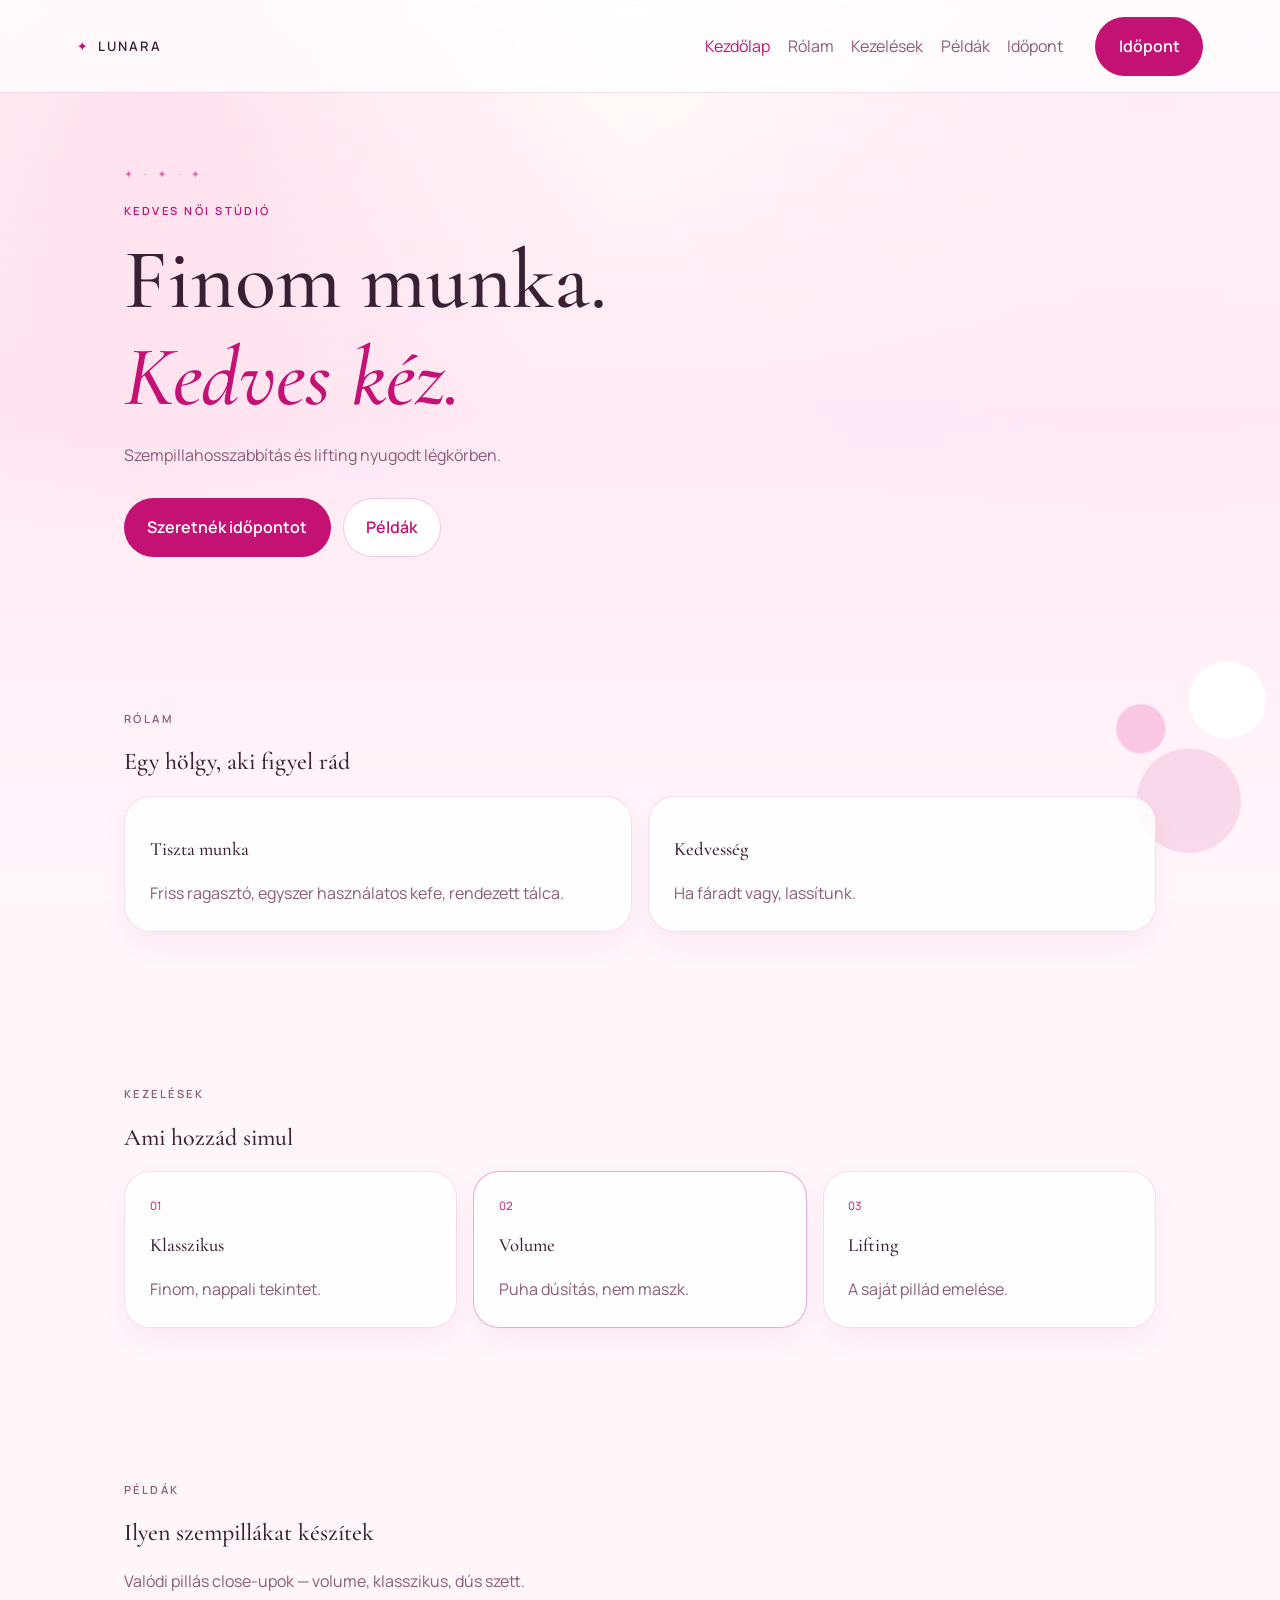
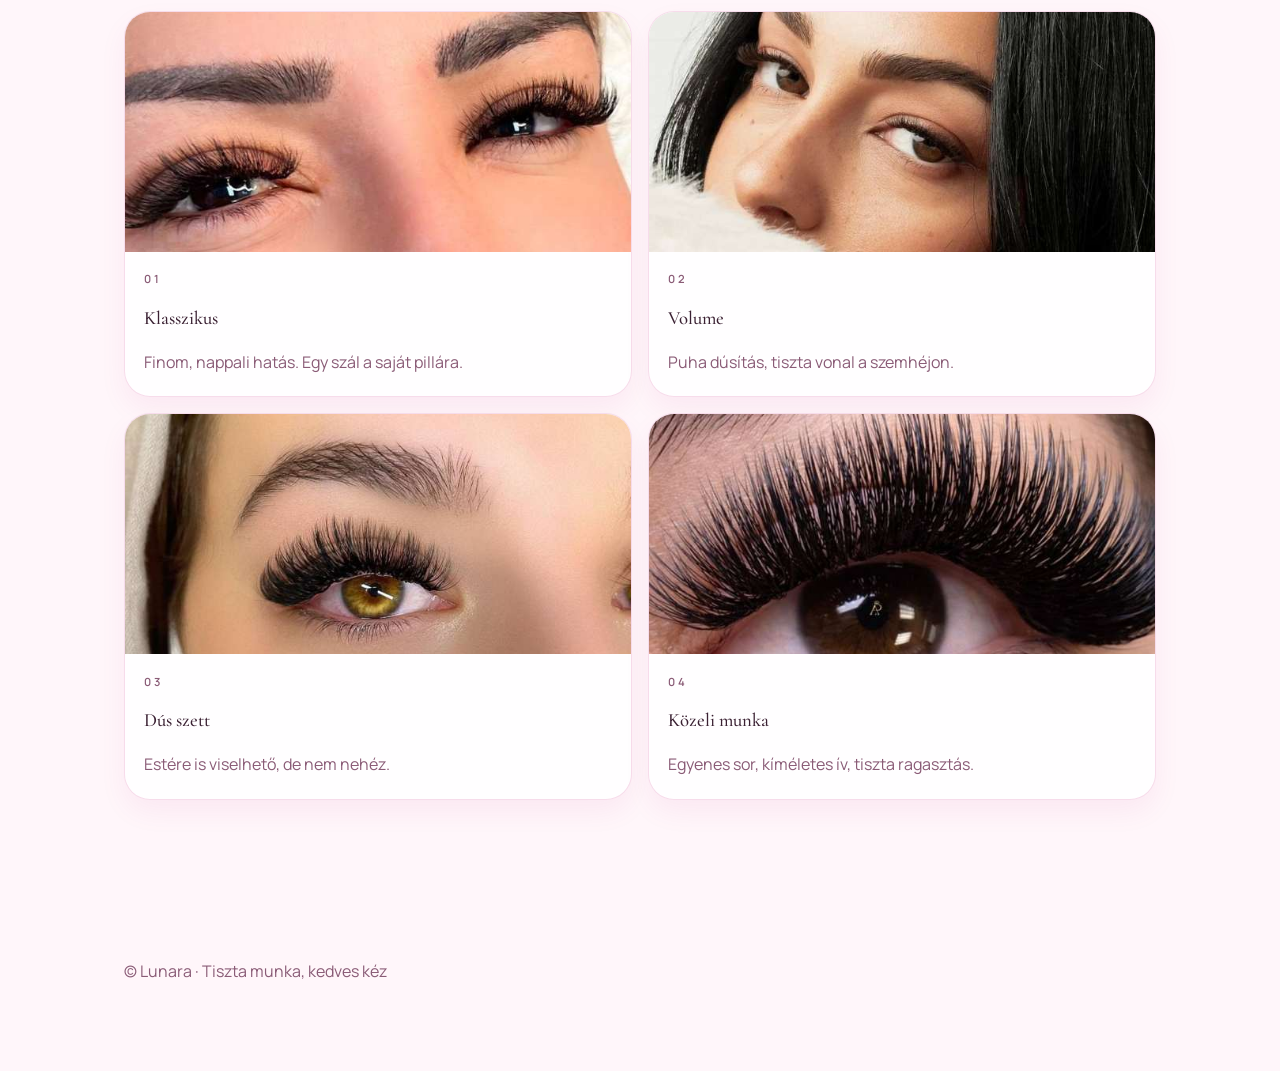
==== index.html @ 75b04cda "Remove placeholder Vendégeim quotes" ====
<!DOCTYPE html>
<html lang="hu">
<head>
<meta charset="UTF-8" />
<meta name="viewport" content="width=device-width, initial-scale=1.0" />
<title>Lunara · Szempillázás</title>
<link href="https://fonts.googleapis.com/css2?family=Cormorant+Garamond:ital,wght@0,500;1,500&family=Manrope:wght@400;600&display=swap" rel="stylesheet" />
<link rel="stylesheet" href="styles.css" />
</head>
<body>
<div class="space" aria-hidden="true"></div>
<header class="site-header">
  <a class="logo" href="index.html"><span class="logo-mark">✦</span><span class="logo-text">Lunara</span></a>
  <nav class="nav">
    <a href="index.html" class="is-active">Kezdőlap</a>
    <a href="#rolam">Rólam</a>
    <a href="#kezelesek">Kezelések</a>
    <a href="#munkaink">Példák</a>
    <a href="https://foglalo-prototipus.tamasits-mor237.chatgpt.site/foglalas/f-62758eb1" target="_blank" rel="noopener">Időpont</a>
  </nav>
  <a class="btn btn-small" href="https://foglalo-prototipus.tamasits-mor237.chatgpt.site/foglalas/f-62758eb1" target="_blank" rel="noopener">Időpont</a>
</header>
<main>
<section class="hero">
  <p class="eyebrow">kedves női stúdió</p>
  <h1>Finom munka.<br /><em>Kedves kéz.</em></h1>
  <p class="lede">Szempillahosszabbítás és lifting nyugodt légkörben.</p>
  <div class="hero-actions">
    <a class="btn btn-primary" href="https://foglalo-prototipus.tamasits-mor237.chatgpt.site/foglalas/f-62758eb1" target="_blank" rel="noopener">Szeretnék időpontot</a>
    <a class="btn btn-ghost" href="#munkaink">Példák</a>
  </div>
</section>
<section class="section" id="rolam">
  <div class="section-head"><p class="eyebrow">Rólam</p><h2>Egy hölgy, aki figyel rád</h2></div>
  <div class="grid-2">
    <article class="card"><h3>Tiszta munka</h3><p>Friss ragasztó, egyszer használatos kefe, rendezett tálca.</p></article>
    <article class="card"><h3>Kedvesség</h3><p>Ha fáradt vagy, lassítunk.</p></article>
  </div>
</section>
<section class="section" id="kezelesek">
  <div class="section-head"><p class="eyebrow">Kezelések</p><h2>Ami hozzád simul</h2></div>
  <div class="grid-3">
    <article class="card feature"><span class="icon">01</span><h3>Klasszikus</h3><p>Finom, nappali tekintet.</p></article>
    <article class="card feature featured"><span class="icon">02</span><h3>Volume</h3><p>Puha dúsítás, nem maszk.</p></article>
    <article class="card feature"><span class="icon">03</span><h3>Lifting</h3><p>A saját pillád emelése.</p></article>
  </div>
</section>
<section class="section" id="munkaink">
  <div class="section-head"><p class="eyebrow">Példák</p><h2>Ilyen szempillákat készítek</h2><p>Valódi pillás close-upok — volume, klasszikus, dús szett.</p></div>
  <div class="work-grid">
    <article class="work">
      <img src="[data-uri]" alt="Klasszikus szempilla példa" />
      <div>
        <p class="eyebrow">01</p>
        <h3>Klasszikus</h3>
        <p>Finom, nappali hatás. Egy szál a saját pillára.</p>
      </div>
    </article>
    <article class="work">
      <img src="[data-uri]" alt="Volume szempilla példa" />
      <div>
        <p class="eyebrow">02</p>
        <h3>Volume</h3>
        <p>Puha dúsítás, tiszta vonal a szemhéjon.</p>
      </div>
    </article>
    <article class="work">
      <img src="[data-uri]" alt="Dús szett szempilla példa" />
      <div>
        <p class="eyebrow">03</p>
        <h3>Dús szett</h3>
        <p>Estére is viselhető, de nem nehéz.</p>
      </div>
    </article>
    <article class="work">
      <img src="[data-uri]" alt="Közeli munka szempilla példa" />
      <div>
        <p class="eyebrow">04</p>
        <h3>Közeli munka</h3>
        <p>Egyenes sor, kíméletes ív, tiszta ragasztás.</p>
      </div>
    </article>
  </div>
</section>

</main>
<footer class="site-footer"><p>© Lunara · Tiszta munka, kedves kéz</p></footer>
<script src="script.js"></script>
</body>
</html>
---- styles.css ----
:root{--bg:#fff6fa;--text:#3a2032;--muted:#8a5b76;--accent:#c31274;--line:rgba(195,18,116,.14);--radius:26px;--max:1080px}*,*::before,*::after{box-sizing:border-box}html{scroll-behavior:smooth}body{margin:0;font-family:Manrope,system-ui,sans-serif;background:#fff6fa;color:var(--text);line-height:1.75}body::before,body::after{content:"";position:fixed;z-index:0;pointer-events:none;width:240px;height:240px;background:radial-gradient(circle at 32% 30%,rgba(255,255,255,.95) 0 16%,transparent 17%),radial-gradient(circle at 68% 42%,rgba(232,90,168,.28) 0 11%,transparent 12%),radial-gradient(circle at 48% 72%,rgba(195,18,116,.12) 0 24%,transparent 25%)}body::before{top:3.5rem;left:-1.5rem}body::after{right:-1.5rem;bottom:2rem;transform:scaleX(-1)}.space{position:fixed;inset:0;z-index:0;background:radial-gradient(circle at 12% 10%,rgba(255,182,213,.35),transparent 34%),radial-gradient(circle at 90% 6%,rgba(255,230,242,.8),transparent 36%),linear-gradient(180deg,#fffdfc,#ffe9f3 46%,#fff7fb)}.site-header,main,.site-footer{position:relative;z-index:1}.site-header{display:flex;align-items:center;justify-content:space-between;gap:1rem;width:100%;padding:1.05rem 6vw;background:rgba(255,255,255,.72);backdrop-filter:blur(16px);border-bottom:1px solid var(--line)}.logo{display:flex;align-items:center;gap:.5rem;color:var(--text);text-decoration:none;font-weight:600;letter-spacing:.16em;text-transform:uppercase;font-size:.82rem}.logo-mark{color:var(--accent)}.nav{display:flex;gap:1.1rem;margin-left:auto;margin-right:1rem;flex-wrap:wrap}.nav a{color:var(--muted);text-decoration:none}.nav a.is-active,.nav a:hover{color:var(--accent)}.btn-small{padding:.5rem 1rem;background:var(--accent);color:#fff;border-radius:999px;text-decoration:none;font-weight:600}.hero,.section,.site-footer{max-width:var(--max);margin:0 auto;padding:4.4rem 1.5rem}.hero::before{content:"\2726   \00b7   \2726   \00b7   \2726";display:block;letter-spacing:.42em;color:var(--accent);opacity:.55;font-size:.68rem;margin-bottom:1.15rem}.eyebrow{color:var(--accent);text-transform:uppercase;letter-spacing:.22em;font-size:.7rem;font-weight:600}h1,h2,h3{font-family:"Cormorant Garamond",Georgia,serif;font-weight:500;line-height:1.14}h1{font-size:clamp(2.8rem,7vw,5.3rem);margin:.15rem 0 .85rem}h1 em{font-style:italic;color:var(--accent)}.lede,.section-head p,.clients-note{color:var(--muted);max-width:34rem}.hero-actions{display:flex;gap:.75rem;flex-wrap:wrap;margin-top:1.8rem}.btn{display:inline-flex;align-items:center;padding:.9rem 1.4rem;border-radius:999px;text-decoration:none;border:1px solid transparent;font:inherit;font-weight:600}.btn-primary{background:var(--accent);color:#fff}.btn-ghost{border-color:rgba(195,18,116,.22);color:var(--accent);background:#fff}.grid-2,.grid-3,.client-grid,.work-grid{display:grid;gap:1rem}.grid-2,.client-grid,.work-grid{grid-template-columns:1fr 1fr}.grid-3{grid-template-columns:repeat(3,1fr)}.card,.client-card,.work{background:rgba(255,255,255,.86);border:1px solid var(--line);border-radius:var(--radius);overflow:hidden;box-shadow:0 12px 28px rgba(195,18,116,.06)}.card,.client-card{padding:1.5rem 1.55rem}.work img{width:100%;height:240px;object-fit:cover;display:block}.work div{padding:1.1rem 1.2rem 1.3rem}.work p{color:var(--muted);margin:0}.card p{color:var(--muted);margin:0}.client-quote{font-family:"Cormorant Garamond",Georgia,serif;font-size:1.28rem;margin:0 0 1rem}.client-name{color:var(--accent);letter-spacing:.14em;text-transform:uppercase;font-size:.76rem;margin:0}.featured{border-color:rgba(195,18,116,.35)}.feature .icon{display:block;color:var(--accent);font-size:.72rem;margin-bottom:.45rem}.site-footer{color:var(--muted)}@media(max-width:900px){.nav{display:none}.grid-2,.grid-3,.client-grid,.work-grid{grid-template-columns:1fr}}
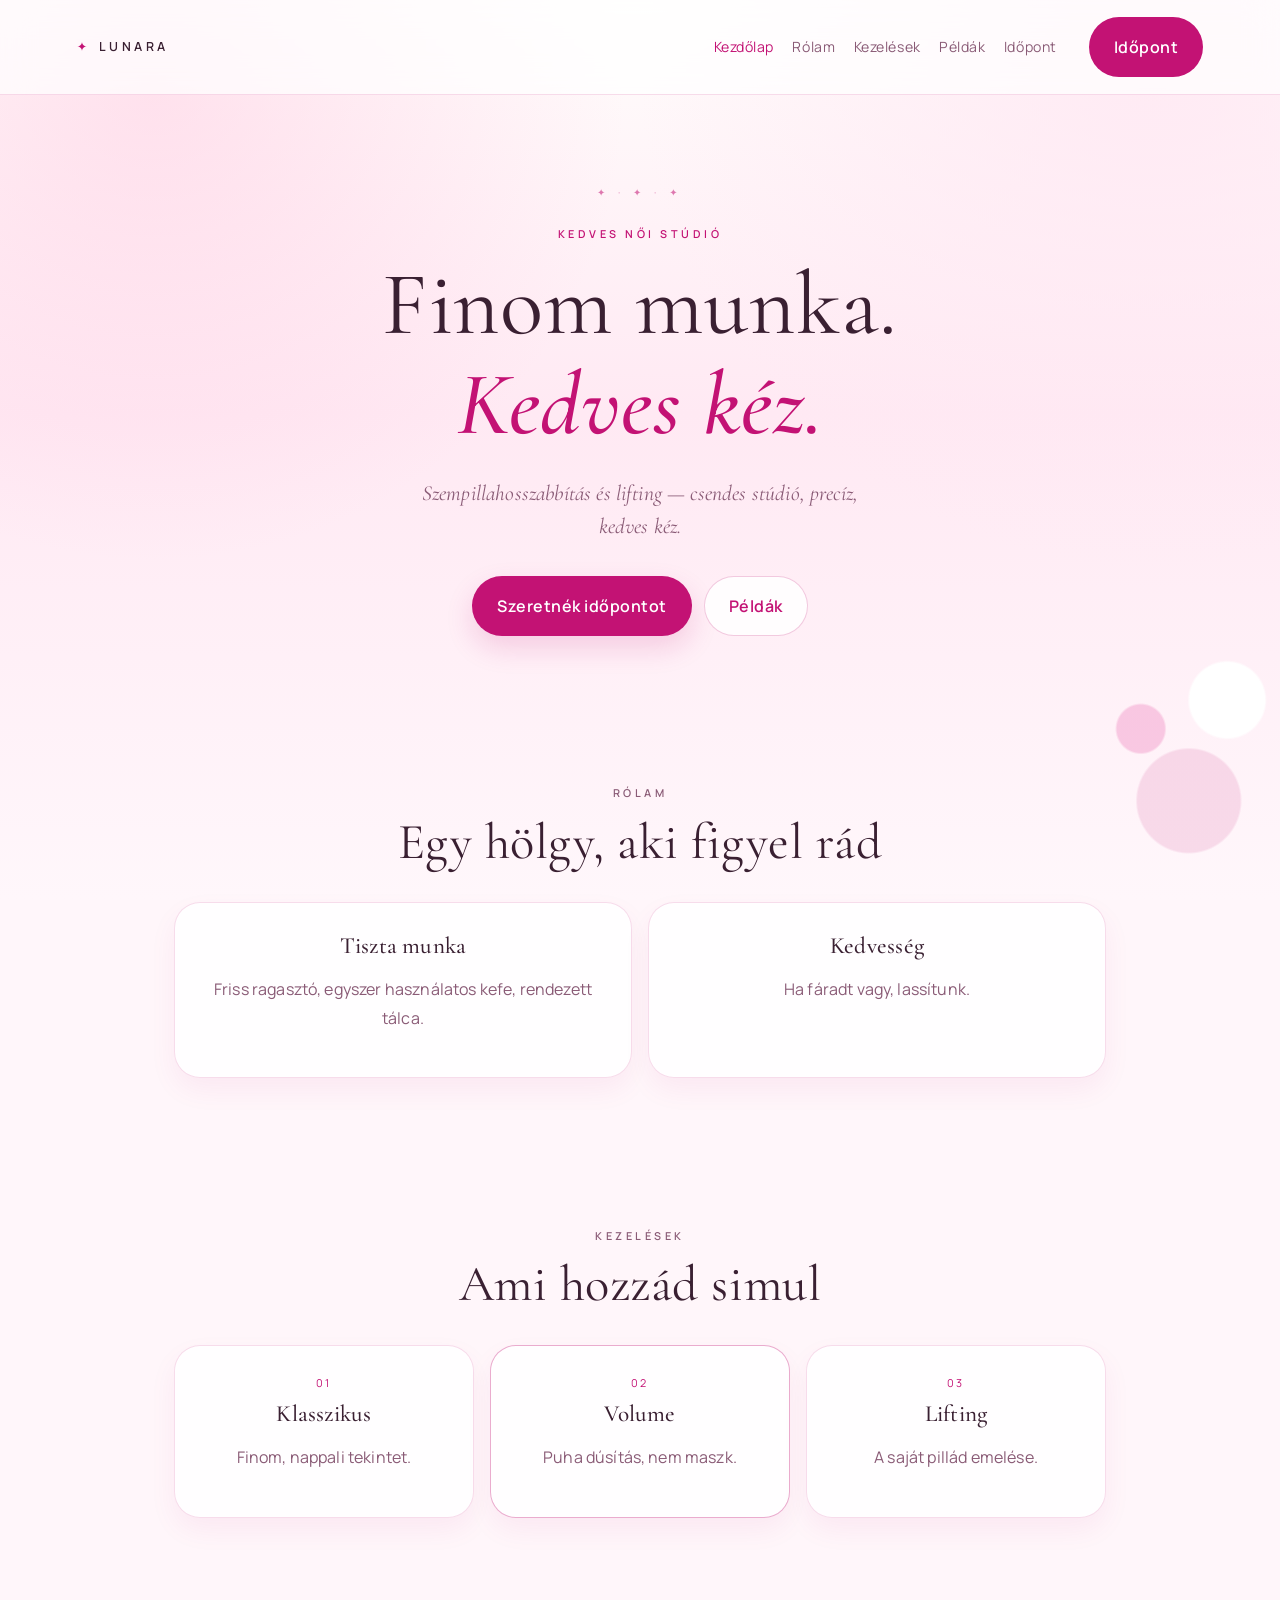
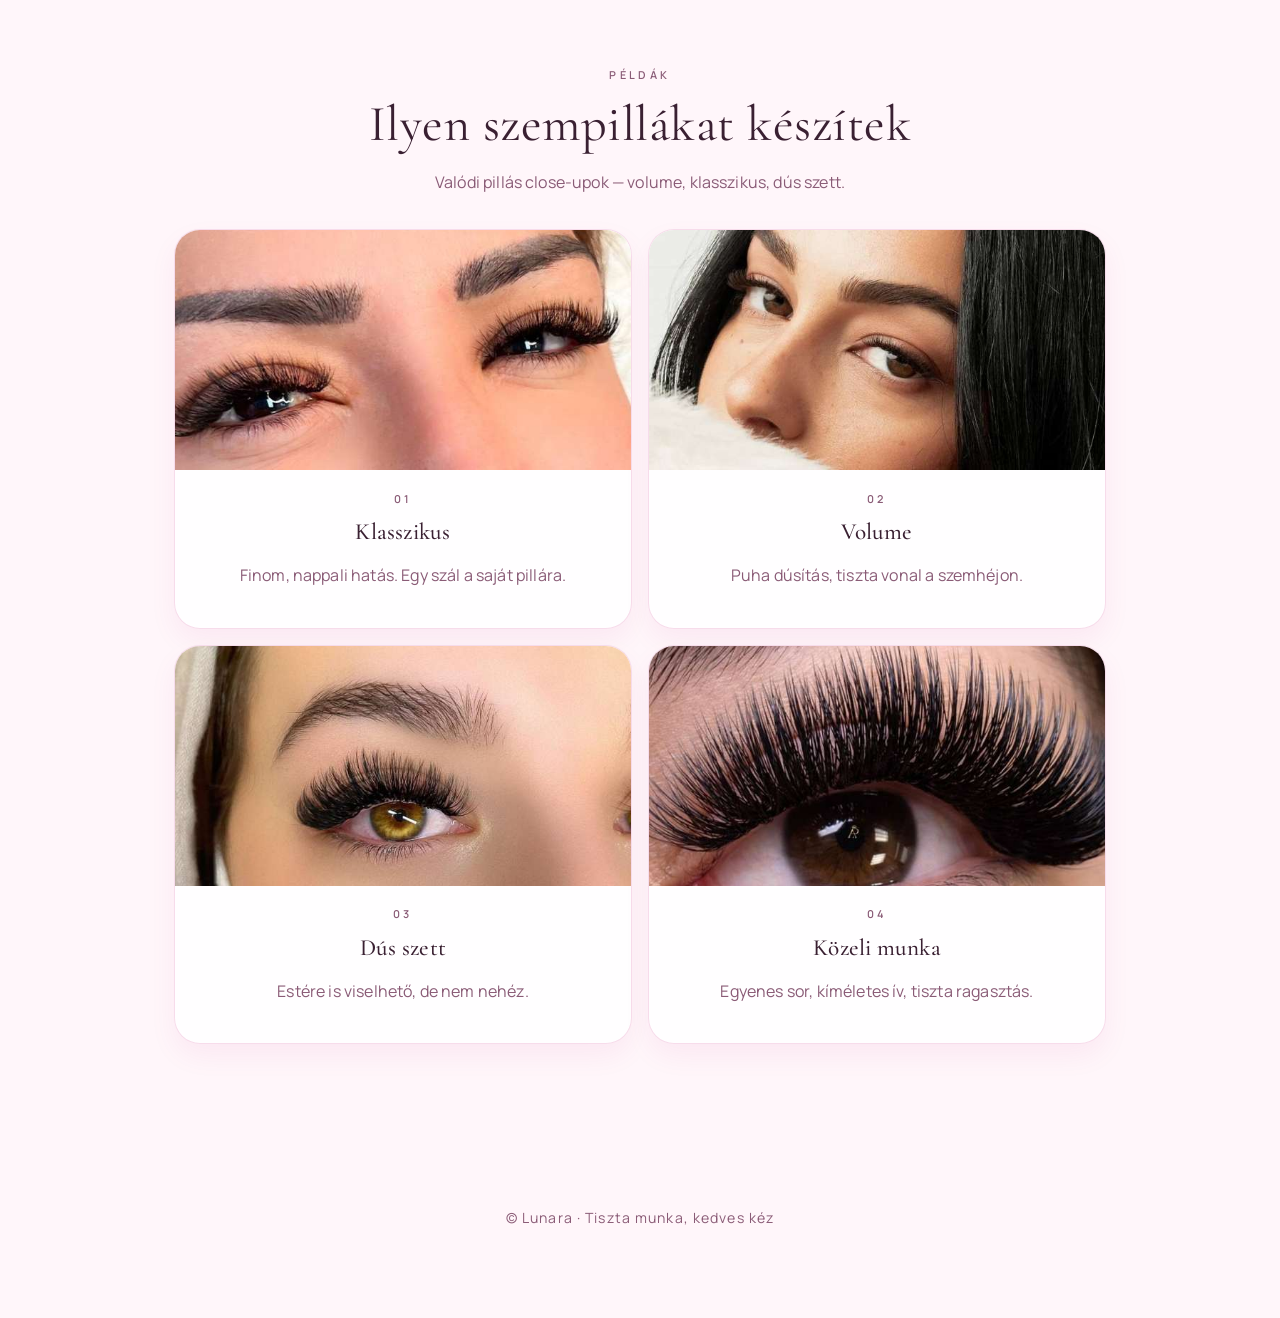
==== commit 5dd4f9cd: "Centered, more graceful typography" ====
--- a/index.html
+++ b/index.html
@@ -4,7 +4,7 @@
 <meta charset="UTF-8" />
 <meta name="viewport" content="width=device-width, initial-scale=1.0" />
 <title>Lunara · Szempillázás</title>
-<link href="https://fonts.googleapis.com/css2?family=Cormorant+Garamond:ital,wght@0,500;1,500&family=Manrope:wght@400;600&display=swap" rel="stylesheet" />
+<link href="https://fonts.googleapis.com/css2?family=Cormorant+Garamond:ital,wght@0,400;0,500;1,400;1,500&family=Manrope:wght@400;500;600&display=swap" rel="stylesheet" />
 <link rel="stylesheet" href="styles.css" />
 </head>
 <body>
@@ -24,7 +24,7 @@
 <section class="hero">
   <p class="eyebrow">kedves női stúdió</p>
   <h1>Finom munka.<br /><em>Kedves kéz.</em></h1>
-  <p class="lede">Szempillahosszabbítás és lifting nyugodt légkörben.</p>
+  <p class="lede">Szempillahosszabbítás és lifting — csendes stúdió, precíz, kedves kéz.</p>
   <div class="hero-actions">
     <a class="btn btn-primary" href="https://foglalo-prototipus.tamasits-mor237.chatgpt.site/foglalas/f-62758eb1" target="_blank" rel="noopener">Szeretnék időpontot</a>
     <a class="btn btn-ghost" href="#munkaink">Példák</a>
--- a/styles.css
+++ b/styles.css
@@ -1 +1,272 @@
-:root{--bg:#fff6fa;--text:#3a2032;--muted:#8a5b76;--accent:#c31274;--line:rgba(195,18,116,.14);--radius:26px;--max:1080px}*,*::before,*::after{box-sizing:border-box}html{scroll-behavior:smooth}body{margin:0;font-family:Manrope,system-ui,sans-serif;background:#fff6fa;color:var(--text);line-height:1.75}body::before,body::after{content:"";position:fixed;z-index:0;pointer-events:none;width:240px;height:240px;background:radial-gradient(circle at 32% 30%,rgba(255,255,255,.95) 0 16%,transparent 17%),radial-gradient(circle at 68% 42%,rgba(232,90,168,.28) 0 11%,transparent 12%),radial-gradient(circle at 48% 72%,rgba(195,18,116,.12) 0 24%,transparent 25%)}body::before{top:3.5rem;left:-1.5rem}body::after{right:-1.5rem;bottom:2rem;transform:scaleX(-1)}.space{position:fixed;inset:0;z-index:0;background:radial-gradient(circle at 12% 10%,rgba(255,182,213,.35),transparent 34%),radial-gradient(circle at 90% 6%,rgba(255,230,242,.8),transparent 36%),linear-gradient(180deg,#fffdfc,#ffe9f3 46%,#fff7fb)}.site-header,main,.site-footer{position:relative;z-index:1}.site-header{display:flex;align-items:center;justify-content:space-between;gap:1rem;width:100%;padding:1.05rem 6vw;background:rgba(255,255,255,.72);backdrop-filter:blur(16px);border-bottom:1px solid var(--line)}.logo{display:flex;align-items:center;gap:.5rem;color:var(--text);text-decoration:none;font-weight:600;letter-spacing:.16em;text-transform:uppercase;font-size:.82rem}.logo-mark{color:var(--accent)}.nav{display:flex;gap:1.1rem;margin-left:auto;margin-right:1rem;flex-wrap:wrap}.nav a{color:var(--muted);text-decoration:none}.nav a.is-active,.nav a:hover{color:var(--accent)}.btn-small{padding:.5rem 1rem;background:var(--accent);color:#fff;border-radius:999px;text-decoration:none;font-weight:600}.hero,.section,.site-footer{max-width:var(--max);margin:0 auto;padding:4.4rem 1.5rem}.hero::before{content:"\2726   \00b7   \2726   \00b7   \2726";display:block;letter-spacing:.42em;color:var(--accent);opacity:.55;font-size:.68rem;margin-bottom:1.15rem}.eyebrow{color:var(--accent);text-transform:uppercase;letter-spacing:.22em;font-size:.7rem;font-weight:600}h1,h2,h3{font-family:"Cormorant Garamond",Georgia,serif;font-weight:500;line-height:1.14}h1{font-size:clamp(2.8rem,7vw,5.3rem);margin:.15rem 0 .85rem}h1 em{font-style:italic;color:var(--accent)}.lede,.section-head p,.clients-note{color:var(--muted);max-width:34rem}.hero-actions{display:flex;gap:.75rem;flex-wrap:wrap;margin-top:1.8rem}.btn{display:inline-flex;align-items:center;padding:.9rem 1.4rem;border-radius:999px;text-decoration:none;border:1px solid transparent;font:inherit;font-weight:600}.btn-primary{background:var(--accent);color:#fff}.btn-ghost{border-color:rgba(195,18,116,.22);color:var(--accent);background:#fff}.grid-2,.grid-3,.client-grid,.work-grid{display:grid;gap:1rem}.grid-2,.client-grid,.work-grid{grid-template-columns:1fr 1fr}.grid-3{grid-template-columns:repeat(3,1fr)}.card,.client-card,.work{background:rgba(255,255,255,.86);border:1px solid var(--line);border-radius:var(--radius);overflow:hidden;box-shadow:0 12px 28px rgba(195,18,116,.06)}.card,.client-card{padding:1.5rem 1.55rem}.work img{width:100%;height:240px;object-fit:cover;display:block}.work div{padding:1.1rem 1.2rem 1.3rem}.work p{color:var(--muted);margin:0}.card p{color:var(--muted);margin:0}.client-quote{font-family:"Cormorant Garamond",Georgia,serif;font-size:1.28rem;margin:0 0 1rem}.client-name{color:var(--accent);letter-spacing:.14em;text-transform:uppercase;font-size:.76rem;margin:0}.featured{border-color:rgba(195,18,116,.35)}.feature .icon{display:block;color:var(--accent);font-size:.72rem;margin-bottom:.45rem}.site-footer{color:var(--muted)}@media(max-width:900px){.nav{display:none}.grid-2,.grid-3,.client-grid,.work-grid{grid-template-columns:1fr}}
+:root {
+  --bg: #fff6fa;
+  --text: #3a2032;
+  --muted: #8a5b76;
+  --accent: #c31274;
+  --line: rgba(195, 18, 116, 0.14);
+  --radius: 26px;
+  --max: 980px;
+}
+
+*,
+*::before,
+*::after { box-sizing: border-box; }
+
+html { scroll-behavior: smooth; }
+
+body {
+  margin: 0;
+  font-family: "Manrope", system-ui, sans-serif;
+  background: #fff6fa;
+  color: var(--text);
+  line-height: 1.8;
+  letter-spacing: 0.01em;
+  text-align: center;
+}
+
+body::before,
+body::after {
+  content: "";
+  position: fixed;
+  z-index: 0;
+  pointer-events: none;
+  width: 240px;
+  height: 240px;
+  background:
+    radial-gradient(circle at 32% 30%, rgba(255,255,255,.95) 0 16%, transparent 17%),
+    radial-gradient(circle at 68% 42%, rgba(232,90,168,.28) 0 11%, transparent 12%),
+    radial-gradient(circle at 48% 72%, rgba(195,18,116,.12) 0 24%, transparent 25%);
+}
+body::before { top: 3.5rem; left: -1.5rem; }
+body::after { right: -1.5rem; bottom: 2rem; transform: scaleX(-1); }
+
+.space {
+  position: fixed;
+  inset: 0;
+  z-index: 0;
+  background:
+    radial-gradient(circle at 12% 10%, rgba(255,182,213,.35), transparent 34%),
+    radial-gradient(circle at 90% 6%, rgba(255,230,242,.8), transparent 36%),
+    linear-gradient(180deg, #fffdfc, #ffe9f3 46%, #fff7fb);
+}
+
+.site-header,
+main,
+.site-footer { position: relative; z-index: 1; }
+
+.site-header {
+  display: flex;
+  align-items: center;
+  justify-content: space-between;
+  gap: 1rem;
+  width: 100%;
+  padding: 1.05rem 6vw;
+  background: rgba(255,255,255,.72);
+  backdrop-filter: blur(16px);
+  border-bottom: 1px solid var(--line);
+  text-align: left;
+}
+
+.logo {
+  display: flex;
+  align-items: center;
+  gap: .5rem;
+  color: var(--text);
+  text-decoration: none;
+  font-weight: 600;
+  letter-spacing: .28em;
+  text-transform: uppercase;
+  font-size: .78rem;
+}
+.logo-mark { color: var(--accent); }
+
+.nav {
+  display: flex;
+  gap: 1.15rem;
+  margin-left: auto;
+  margin-right: 1rem;
+  flex-wrap: wrap;
+}
+.nav a {
+  color: var(--muted);
+  text-decoration: none;
+  font-size: .88rem;
+  letter-spacing: .04em;
+}
+.nav a.is-active,
+.nav a:hover { color: var(--accent); }
+
+.btn-small {
+  padding: .5rem 1.05rem;
+  background: var(--accent);
+  color: #fff;
+  border-radius: 999px;
+  text-decoration: none;
+  font-weight: 600;
+  letter-spacing: .04em;
+}
+
+.hero,
+.section,
+.site-footer {
+  max-width: var(--max);
+  margin: 0 auto;
+  padding: 4.6rem 1.5rem;
+}
+
+.hero { padding-top: 5.6rem; }
+
+.hero::before {
+  content: "✦   ·   ✦   ·   ✦";
+  display: block;
+  letter-spacing: .55em;
+  color: var(--accent);
+  opacity: .55;
+  font-size: .62rem;
+  margin-bottom: 1.35rem;
+}
+
+.eyebrow {
+  color: var(--accent);
+  text-transform: uppercase;
+  letter-spacing: .32em;
+  font-size: .68rem;
+  font-weight: 600;
+  margin: 0 0 .7rem;
+}
+
+h1, h2, h3 {
+  font-family: "Cormorant Garamond", "Newsreader", Georgia, serif;
+  font-weight: 500;
+  line-height: 1.12;
+  letter-spacing: 0.01em;
+}
+
+h1 {
+  font-size: clamp(3rem, 8vw, 5.6rem);
+  margin: .2rem auto 1rem;
+  font-weight: 400;
+}
+
+h1 em {
+  font-style: italic;
+  color: var(--accent);
+  font-weight: 500;
+}
+
+h2 {
+  font-size: clamp(2rem, 4.5vw, 3.15rem);
+  margin: .2rem auto .8rem;
+  font-weight: 400;
+}
+
+h3 {
+  font-size: 1.45rem;
+  margin: .15rem 0 .45rem;
+}
+
+.lede,
+.section-head p,
+.work p,
+.card p {
+  color: var(--muted);
+  max-width: 28rem;
+  margin-left: auto;
+  margin-right: auto;
+}
+
+.lede {
+  font-size: 1.08rem;
+  font-style: italic;
+  font-family: "Cormorant Garamond", Georgia, serif;
+  font-size: 1.35rem;
+  line-height: 1.55;
+}
+
+.hero-actions {
+  display: flex;
+  gap: .75rem;
+  flex-wrap: wrap;
+  margin-top: 2rem;
+  justify-content: center;
+}
+
+.btn {
+  display: inline-flex;
+  align-items: center;
+  justify-content: center;
+  padding: .92rem 1.5rem;
+  border-radius: 999px;
+  text-decoration: none;
+  border: 1px solid transparent;
+  font: inherit;
+  font-weight: 600;
+  letter-spacing: .03em;
+}
+
+.btn-primary {
+  background: var(--accent);
+  color: #fff;
+  box-shadow: 0 12px 28px rgba(195,18,116,.16);
+}
+
+.btn-ghost {
+  border-color: rgba(195,18,116,.22);
+  color: var(--accent);
+  background: rgba(255,255,255,.85);
+}
+
+.section-head { margin-bottom: 2rem; }
+
+.grid-2,
+.grid-3,
+.work-grid {
+  display: grid;
+  gap: 1rem;
+  text-align: center;
+}
+.grid-2, .work-grid { grid-template-columns: 1fr 1fr; }
+.grid-3 { grid-template-columns: repeat(3, 1fr); }
+
+.card,
+.work {
+  background: rgba(255,255,255,.86);
+  border: 1px solid var(--line);
+  border-radius: var(--radius);
+  overflow: hidden;
+  box-shadow: 0 12px 28px rgba(195,18,116,.06);
+}
+
+.card { padding: 1.7rem 1.4rem 1.8rem; }
+
+.work img {
+  width: 100%;
+  height: 240px;
+  object-fit: cover;
+  display: block;
+}
+
+.work div { padding: 1.15rem 1.15rem 1.35rem; }
+
+.featured { border-color: rgba(195,18,116,.35); }
+
+.feature .icon {
+  display: block;
+  color: var(--accent);
+  font-size: .68rem;
+  letter-spacing: .22em;
+  margin-bottom: .55rem;
+}
+
+.site-footer {
+  color: var(--muted);
+  letter-spacing: .08em;
+  font-size: .88rem;
+}
+
+@media (max-width: 900px) {
+  .nav { display: none; }
+  .grid-2,
+  .grid-3,
+  .work-grid { grid-template-columns: 1fr; }
+}
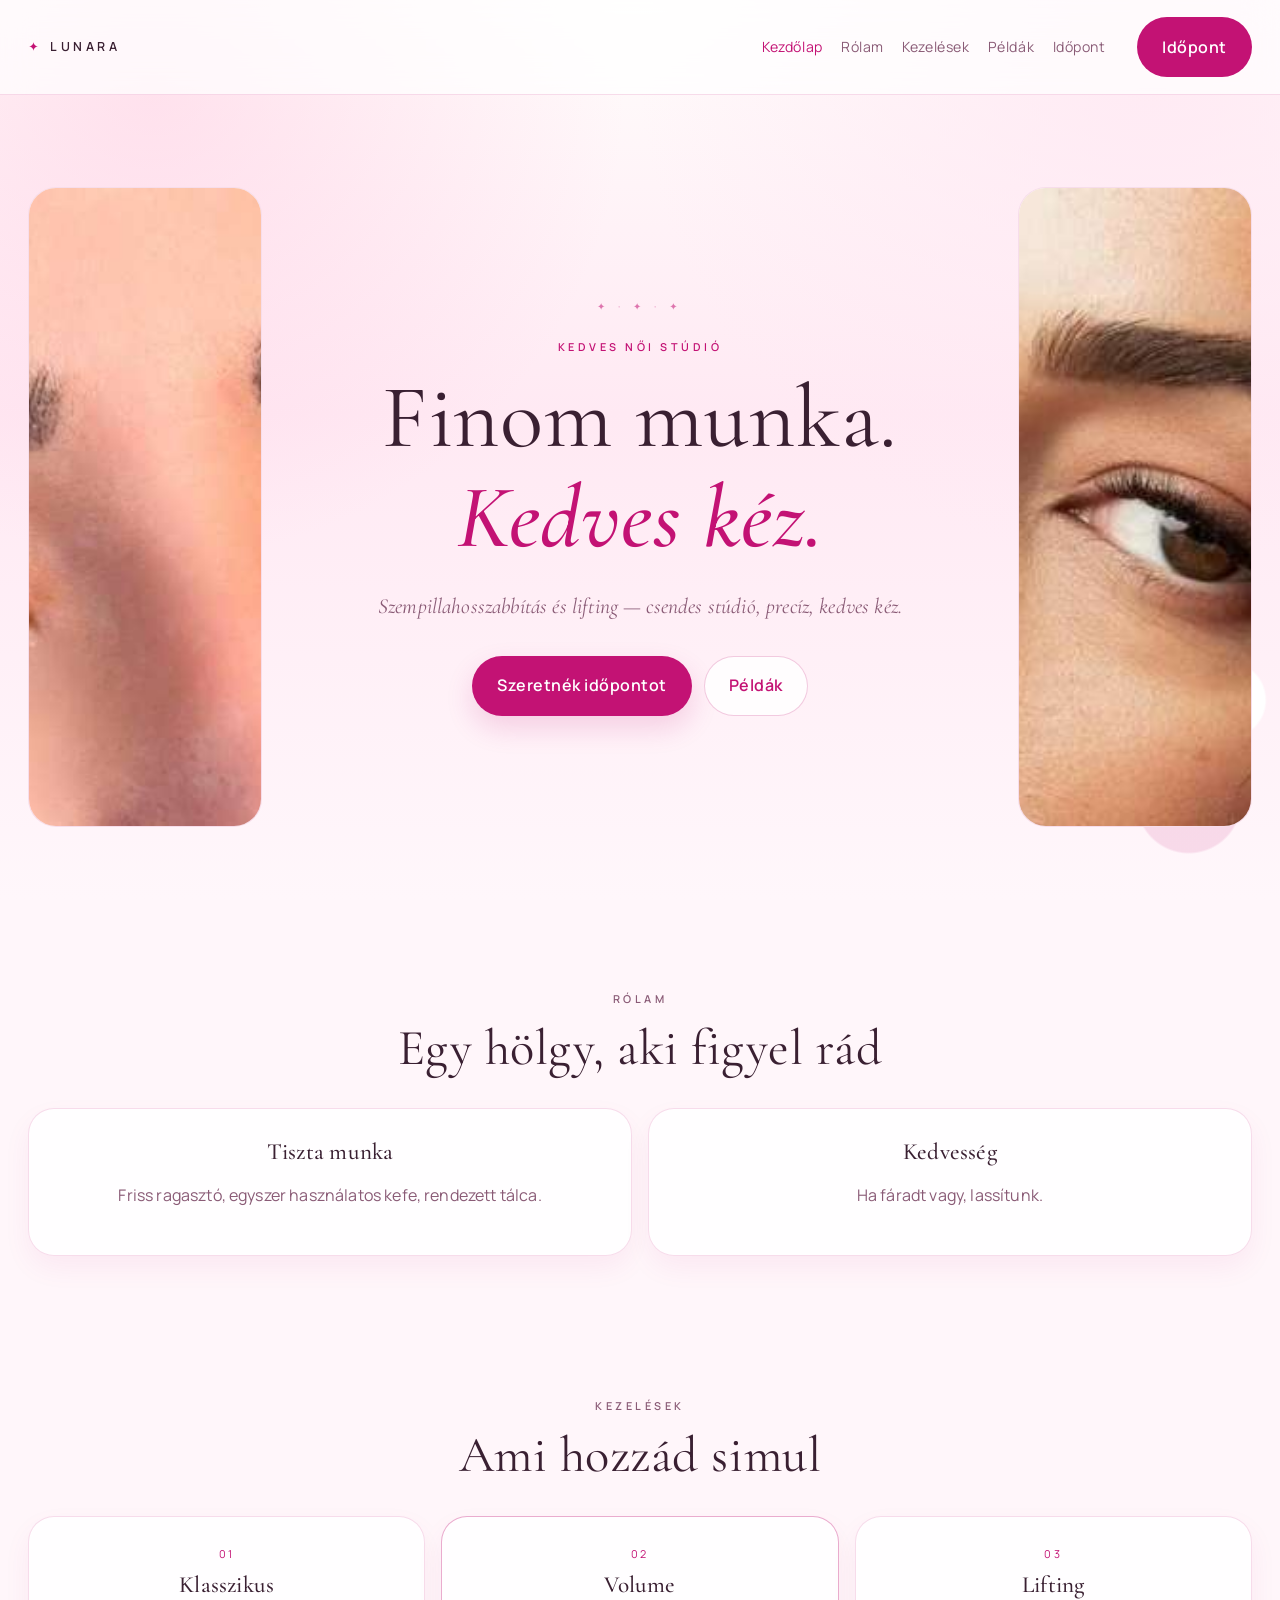
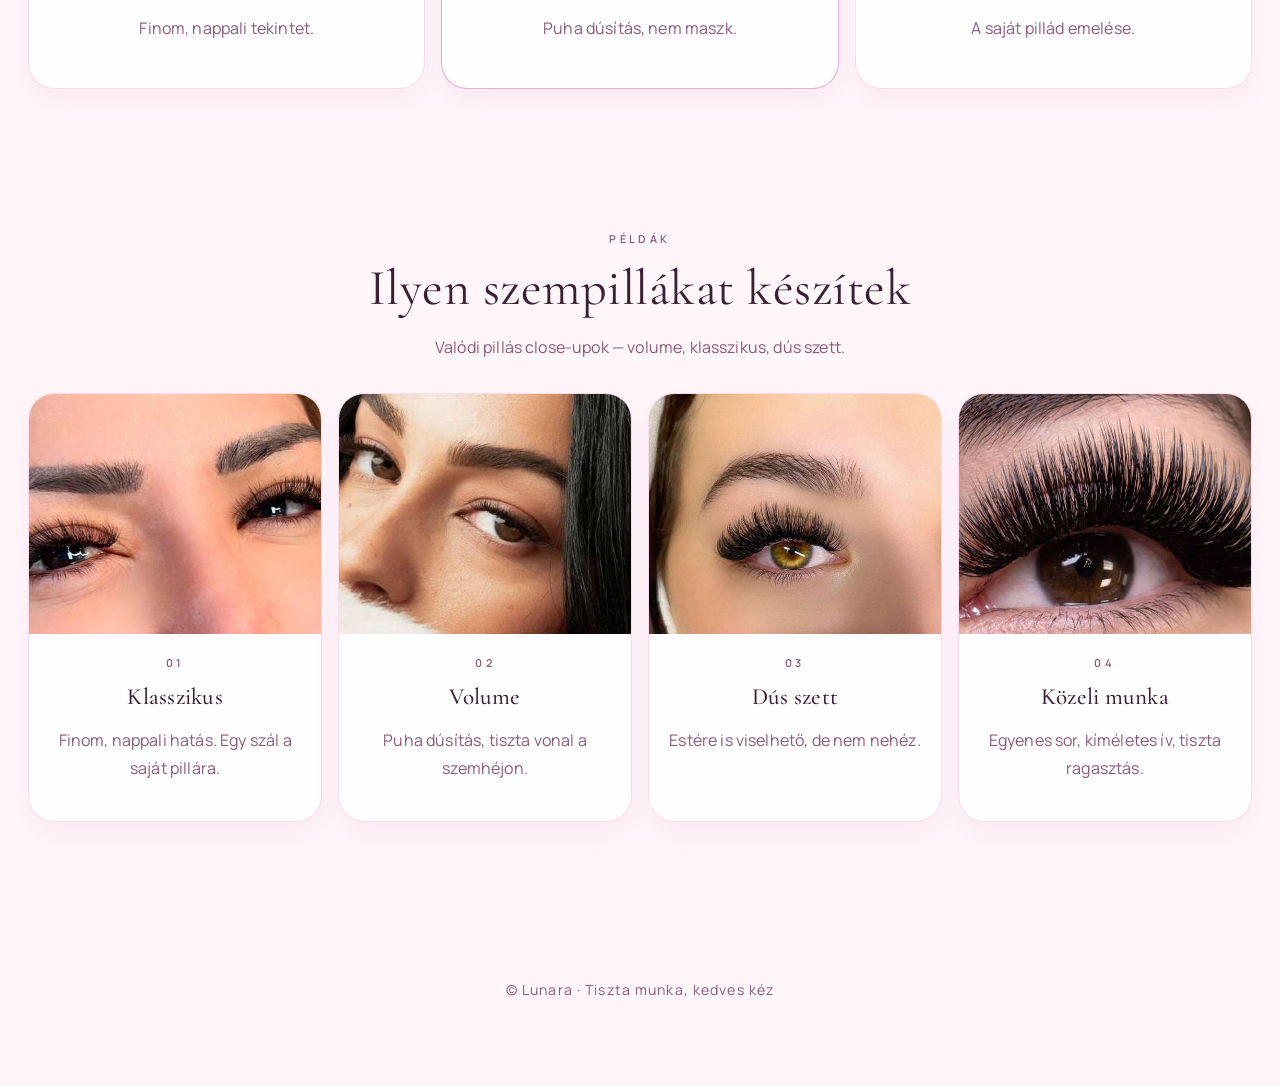
==== commit 22bfe34a: "Fill left and right sides of hero with lash photos" ====
--- a/index.html
+++ b/index.html
@@ -22,13 +22,17 @@
 </header>
 <main>
 <section class="hero">
-  <p class="eyebrow">kedves női stúdió</p>
-  <h1>Finom munka.<br /><em>Kedves kéz.</em></h1>
-  <p class="lede">Szempillahosszabbítás és lifting — csendes stúdió, precíz, kedves kéz.</p>
-  <div class="hero-actions">
-    <a class="btn btn-primary" href="https://foglalo-prototipus.tamasits-mor237.chatgpt.site/foglalas/f-62758eb1" target="_blank" rel="noopener">Szeretnék időpontot</a>
-    <a class="btn btn-ghost" href="#munkaink">Példák</a>
+  <figure class="hero-side hero-side-left"><img src="[data-uri]" alt="" /></figure>
+  <div class="hero-copy">
+    <p class="eyebrow">kedves női stúdió</p>
+    <h1>Finom munka.<br /><em>Kedves kéz.</em></h1>
+    <p class="lede">Szempillahosszabbítás és lifting — csendes stúdió, precíz, kedves kéz.</p>
+    <div class="hero-actions">
+      <a class="btn btn-primary" href="https://foglalo-prototipus.tamasits-mor237.chatgpt.site/foglalas/f-62758eb1" target="_blank" rel="noopener">Szeretnék időpontot</a>
+      <a class="btn btn-ghost" href="#munkaink">Példák</a>
+    </div>
   </div>
+  <figure class="hero-side hero-side-right"><img src="[data-uri]" alt="" /></figure>
 </section>
 <section class="section" id="rolam">
   <div class="section-head"><p class="eyebrow">Rólam</p><h2>Egy hölgy, aki figyel rád</h2></div>
--- a/styles.css
+++ b/styles.css
@@ -5,7 +5,7 @@
   --accent: #c31274;
   --line: rgba(195, 18, 116, 0.14);
   --radius: 26px;
-  --max: 980px;
+  --max: none;
 }
 
 *,
@@ -60,7 +60,7 @@
   justify-content: space-between;
   gap: 1rem;
   width: 100%;
-  padding: 1.05rem 6vw;
+  padding: 1.05rem 2.2vw;
   background: rgba(255,255,255,.72);
   backdrop-filter: blur(16px);
   border-bottom: 1px solid var(--line);
@@ -109,14 +109,60 @@
 .hero,
 .section,
 .site-footer {
-  max-width: var(--max);
-  margin: 0 auto;
-  padding: 4.6rem 1.5rem;
-}
-
-.hero { padding-top: 5.6rem; }
-
-.hero::before {
+  max-width: none;
+  width: 100%;
+  margin: 0;
+  padding: 4.4rem 2.2vw;
+}
+
+.lede,
+.section-head p,
+.work p,
+.card p {
+  color: var(--muted);
+  max-width: 36rem;
+  margin-left: auto;
+  margin-right: auto;
+}
+
+.hero {
+  display: grid;
+  grid-template-columns: minmax(180px, 1fr) minmax(280px, 720px) minmax(180px, 1fr);
+  align-items: center;
+  gap: 1.4vw;
+  padding-top: 2.4rem;
+  padding-bottom: 2.4rem;
+  min-height: calc(100vh - 76px);
+}
+
+.hero-copy { padding: 1rem 0.6rem; }
+
+.hero-side {
+  margin: 0;
+  height: min(78vh, 640px);
+  border-radius: 28px;
+  overflow: hidden;
+  border: 1px solid var(--line);
+  background: #fff;
+}
+
+.hero-side img {
+  width: 100%;
+  height: 100%;
+  object-fit: cover;
+  display: block;
+}
+
+@media (max-width: 800px) {
+  .hero {
+    grid-template-columns: 1fr;
+    min-height: auto;
+    padding-top: 3.2rem;
+  }
+  .hero-side { display: none; }
+}
+
+.hero-copy::before {
   content: "✦   ·   ✦   ·   ✦";
   display: block;
   letter-spacing: .55em;
@@ -165,22 +211,24 @@
   margin: .15rem 0 .45rem;
 }
 
-.lede,
-.section-head p,
-.work p,
-.card p {
-  color: var(--muted);
-  max-width: 28rem;
+.lede {
+  color: var(--muted);
+  max-width: 38rem;
   margin-left: auto;
   margin-right: auto;
-}
-
-.lede {
-  font-size: 1.08rem;
   font-style: italic;
   font-family: "Cormorant Garamond", Georgia, serif;
   font-size: 1.35rem;
   line-height: 1.55;
+}
+
+.section-head p,
+.work p,
+.card p {
+  color: var(--muted);
+  max-width: 34rem;
+  margin-left: auto;
+  margin-right: auto;
 }
 
 .hero-actions {
@@ -228,6 +276,13 @@
 .grid-2, .work-grid { grid-template-columns: 1fr 1fr; }
 .grid-3 { grid-template-columns: repeat(3, 1fr); }
 
+@media (min-width: 800px) {
+  .work-grid { grid-template-columns: repeat(4, 1fr); }
+  .work img { height: 300px; }
+  .grid-2 { grid-template-columns: 1fr 1fr; }
+  .grid-3 { grid-template-columns: repeat(3, 1fr); }
+}
+
 .card,
 .work {
   background: rgba(255,255,255,.86);
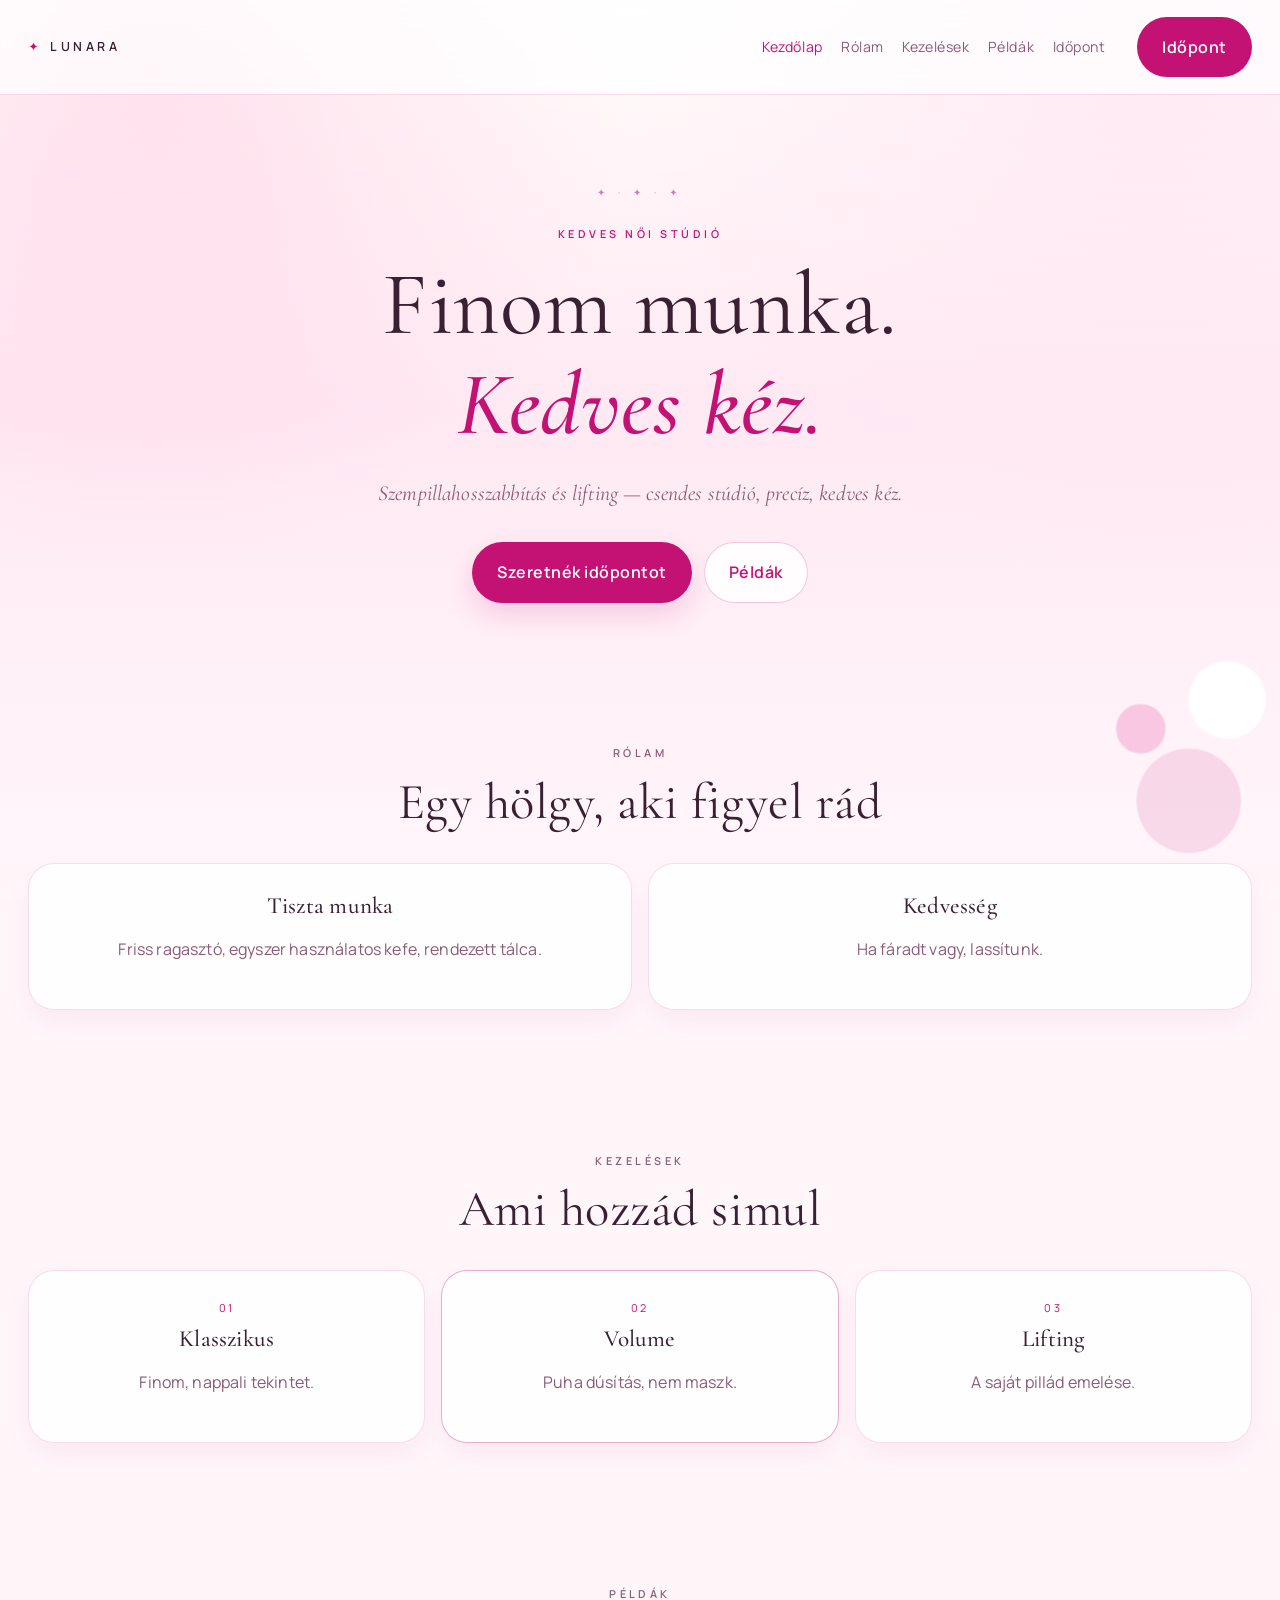
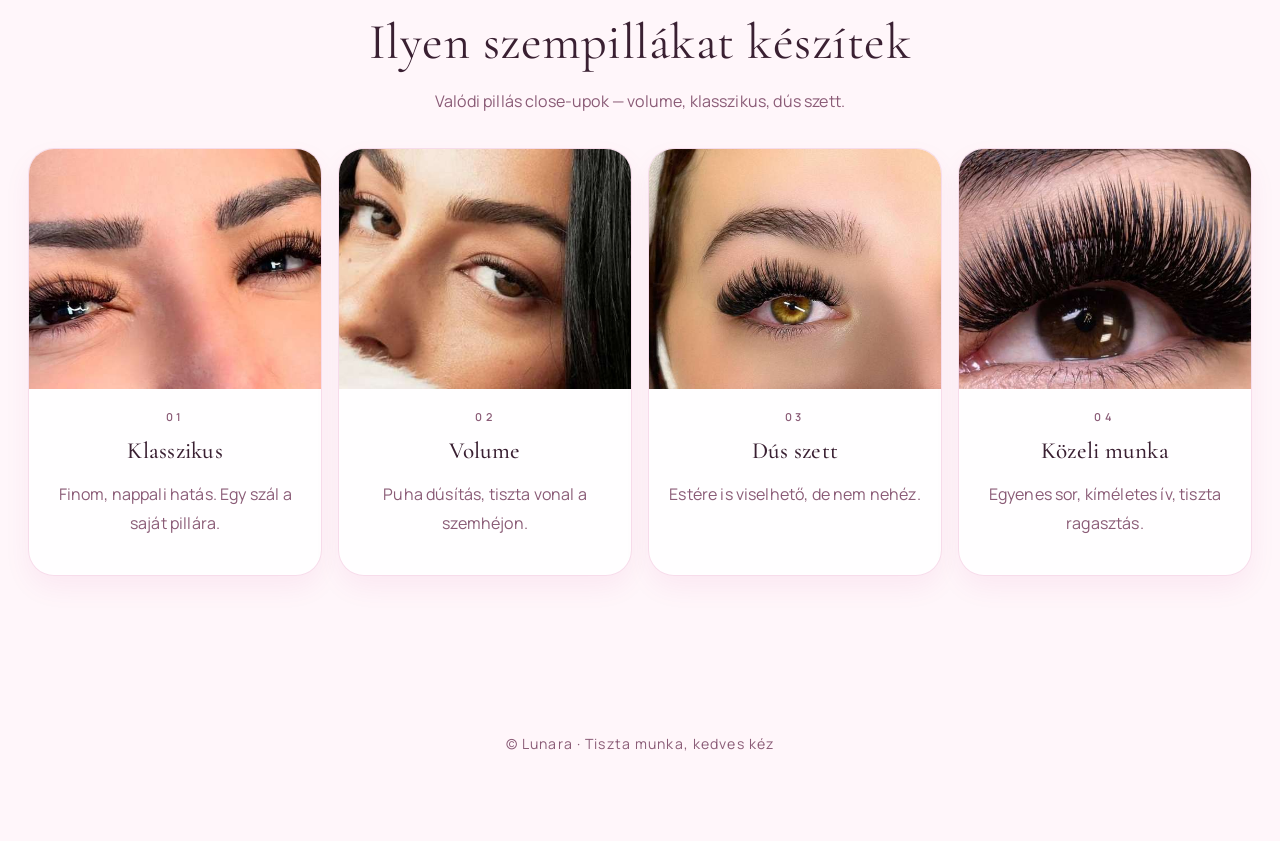
==== commit 3a175f85: "Revert side hero photos, keep previous layout" ====
--- a/index.html
+++ b/index.html
@@ -22,17 +22,13 @@
 </header>
 <main>
 <section class="hero">
-  <figure class="hero-side hero-side-left"><img src="[data-uri]" alt="" /></figure>
-  <div class="hero-copy">
-    <p class="eyebrow">kedves női stúdió</p>
-    <h1>Finom munka.<br /><em>Kedves kéz.</em></h1>
-    <p class="lede">Szempillahosszabbítás és lifting — csendes stúdió, precíz, kedves kéz.</p>
-    <div class="hero-actions">
-      <a class="btn btn-primary" href="https://foglalo-prototipus.tamasits-mor237.chatgpt.site/foglalas/f-62758eb1" target="_blank" rel="noopener">Szeretnék időpontot</a>
-      <a class="btn btn-ghost" href="#munkaink">Példák</a>
-    </div>
+  <p class="eyebrow">kedves női stúdió</p>
+  <h1>Finom munka.<br /><em>Kedves kéz.</em></h1>
+  <p class="lede">Szempillahosszabbítás és lifting — csendes stúdió, precíz, kedves kéz.</p>
+  <div class="hero-actions">
+    <a class="btn btn-primary" href="https://foglalo-prototipus.tamasits-mor237.chatgpt.site/foglalas/f-62758eb1" target="_blank" rel="noopener">Szeretnék időpontot</a>
+    <a class="btn btn-ghost" href="#munkaink">Példák</a>
   </div>
-  <figure class="hero-side hero-side-right"><img src="[data-uri]" alt="" /></figure>
 </section>
 <section class="section" id="rolam">
   <div class="section-head"><p class="eyebrow">Rólam</p><h2>Egy hölgy, aki figyel rád</h2></div>
--- a/styles.css
+++ b/styles.css
@@ -125,44 +125,9 @@
   margin-right: auto;
 }
 
-.hero {
-  display: grid;
-  grid-template-columns: minmax(180px, 1fr) minmax(280px, 720px) minmax(180px, 1fr);
-  align-items: center;
-  gap: 1.4vw;
-  padding-top: 2.4rem;
-  padding-bottom: 2.4rem;
-  min-height: calc(100vh - 76px);
-}
-
-.hero-copy { padding: 1rem 0.6rem; }
-
-.hero-side {
-  margin: 0;
-  height: min(78vh, 640px);
-  border-radius: 28px;
-  overflow: hidden;
-  border: 1px solid var(--line);
-  background: #fff;
-}
-
-.hero-side img {
-  width: 100%;
-  height: 100%;
-  object-fit: cover;
-  display: block;
-}
-
-@media (max-width: 800px) {
-  .hero {
-    grid-template-columns: 1fr;
-    min-height: auto;
-    padding-top: 3.2rem;
-  }
-  .hero-side { display: none; }
-}
-
-.hero-copy::before {
+.hero { padding-top: 5.6rem; }
+
+.hero::before {
   content: "✦   ·   ✦   ·   ✦";
   display: block;
   letter-spacing: .55em;
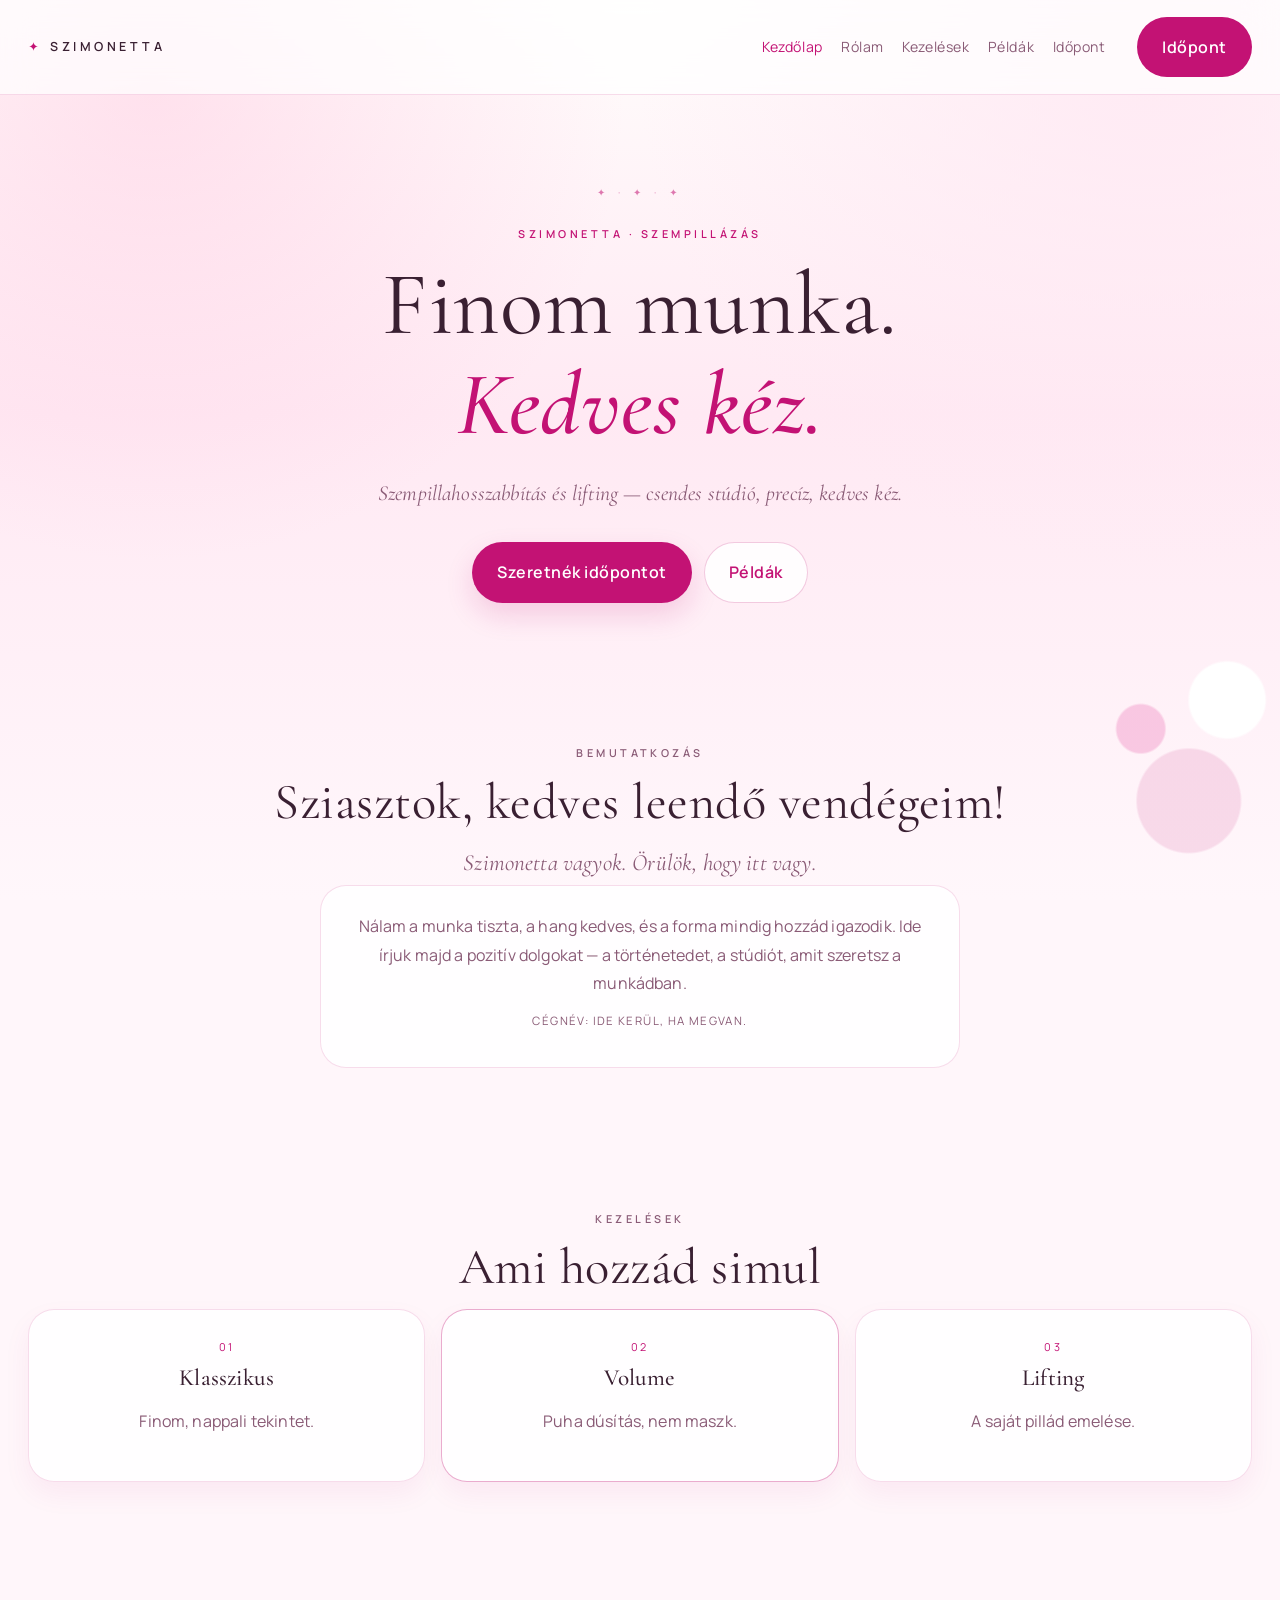
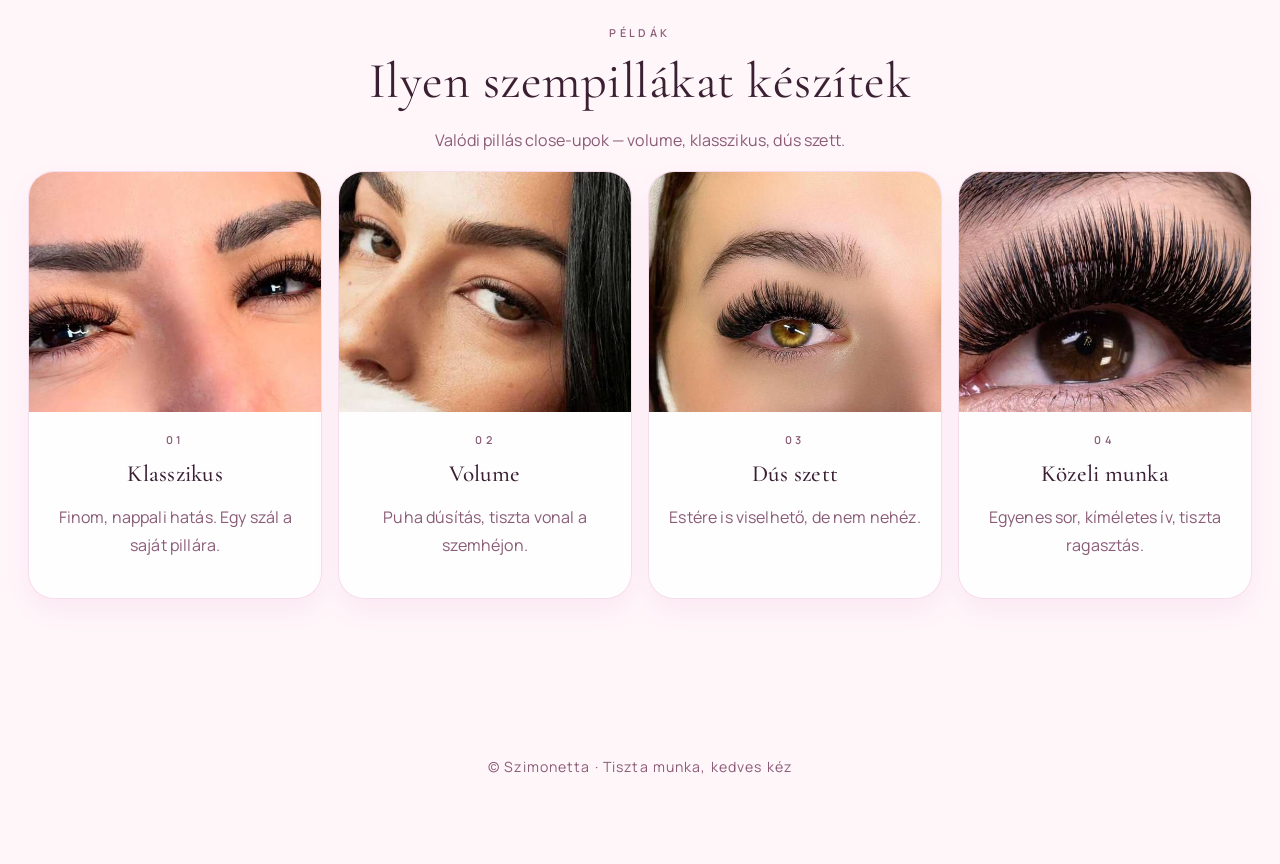
==== commit 1b336d09: "Add Szimonetta intro, company name left as slot" ====
--- a/index.html
+++ b/index.html
@@ -3,14 +3,14 @@
 <head>
 <meta charset="UTF-8" />
 <meta name="viewport" content="width=device-width, initial-scale=1.0" />
-<title>Lunara · Szempillázás</title>
+<title>Szimonetta · Szempillázás</title>
 <link href="https://fonts.googleapis.com/css2?family=Cormorant+Garamond:ital,wght@0,400;0,500;1,400;1,500&family=Manrope:wght@400;500;600&display=swap" rel="stylesheet" />
 <link rel="stylesheet" href="styles.css" />
 </head>
 <body>
 <div class="space" aria-hidden="true"></div>
 <header class="site-header">
-  <a class="logo" href="index.html"><span class="logo-mark">✦</span><span class="logo-text">Lunara</span></a>
+  <a class="logo" href="index.html"><span class="logo-mark">✦</span><span class="logo-text">Szimonetta</span></a>
   <nav class="nav">
     <a href="index.html" class="is-active">Kezdőlap</a>
     <a href="#rolam">Rólam</a>
@@ -22,7 +22,7 @@
 </header>
 <main>
 <section class="hero">
-  <p class="eyebrow">kedves női stúdió</p>
+  <p class="eyebrow">Szimonetta · szempillázás</p>
   <h1>Finom munka.<br /><em>Kedves kéz.</em></h1>
   <p class="lede">Szempillahosszabbítás és lifting — csendes stúdió, precíz, kedves kéz.</p>
   <div class="hero-actions">
@@ -31,10 +31,14 @@
   </div>
 </section>
 <section class="section" id="rolam">
-  <div class="section-head"><p class="eyebrow">Rólam</p><h2>Egy hölgy, aki figyel rád</h2></div>
-  <div class="grid-2">
-    <article class="card"><h3>Tiszta munka</h3><p>Friss ragasztó, egyszer használatos kefe, rendezett tálca.</p></article>
-    <article class="card"><h3>Kedvesség</h3><p>Ha fáradt vagy, lassítunk.</p></article>
+  <div class="section-head">
+    <p class="eyebrow">Bemutatkozás</p>
+    <h2>Sziasztok, kedves leendő vendégeim!</h2>
+    <p class="intro">Szimonetta vagyok. Örülök, hogy itt vagy.</p>
+  </div>
+  <div class="intro-box">
+    <p>Nálam a munka tiszta, a hang kedves, és a forma mindig hozzád igazodik. Ide írjuk majd a pozitív dolgokat — a történetedet, a stúdiót, amit szeretsz a munkádban.</p>
+    <p class="company-slot">Cégnév: ide kerül, ha megvan.</p>
   </div>
 </section>
 <section class="section" id="kezelesek">
@@ -84,7 +88,7 @@
 </section>
 
 </main>
-<footer class="site-footer"><p>© Lunara · Tiszta munka, kedves kéz</p></footer>
+<footer class="site-footer"><p>© Szimonetta · Tiszta munka, kedves kéz</p></footer>
 <script src="script.js"></script>
 </body>
 </html>
--- a/styles.css
+++ b/styles.css
@@ -229,7 +229,36 @@
   background: rgba(255,255,255,.85);
 }
 
-.section-head { margin-bottom: 2rem; }
+.intro {
+  font-family: "Cormorant Garamond", Georgia, serif;
+  font-style: italic;
+  font-size: 1.45rem;
+  color: var(--text);
+  max-width: 34rem;
+  margin: .4rem auto 0;
+}
+
+.intro-box {
+  max-width: 640px;
+  margin: 0 auto;
+  background: rgba(255,255,255,.86);
+  border: 1px solid var(--line);
+  border-radius: var(--radius);
+  padding: 1.6rem 1.5rem 1.4rem;
+}
+
+.intro-box p {
+  color: var(--muted);
+  margin: 0 auto .8rem;
+}
+
+.company-slot {
+  margin: .4rem 0 0;
+  letter-spacing: .12em;
+  text-transform: uppercase;
+  font-size: .72rem;
+  color: var(--accent);
+}
 
 .grid-2,
 .grid-3,
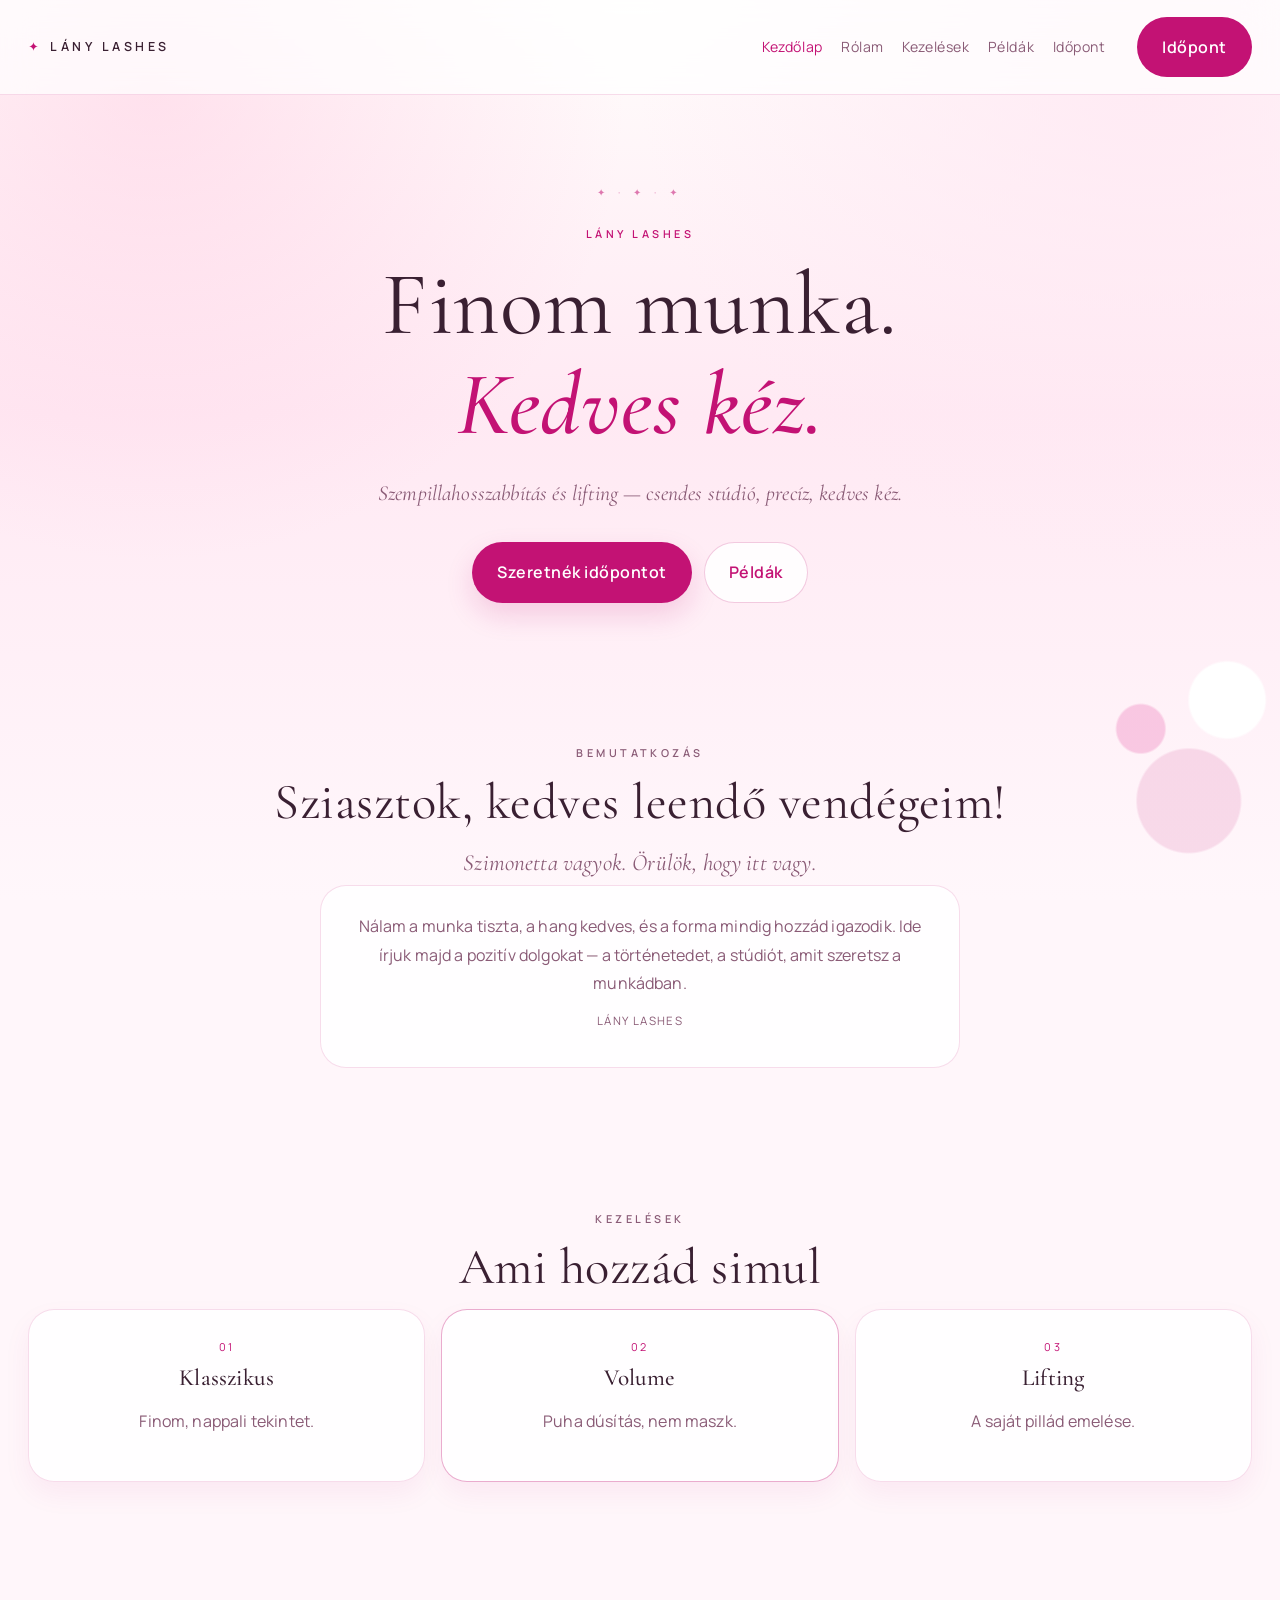
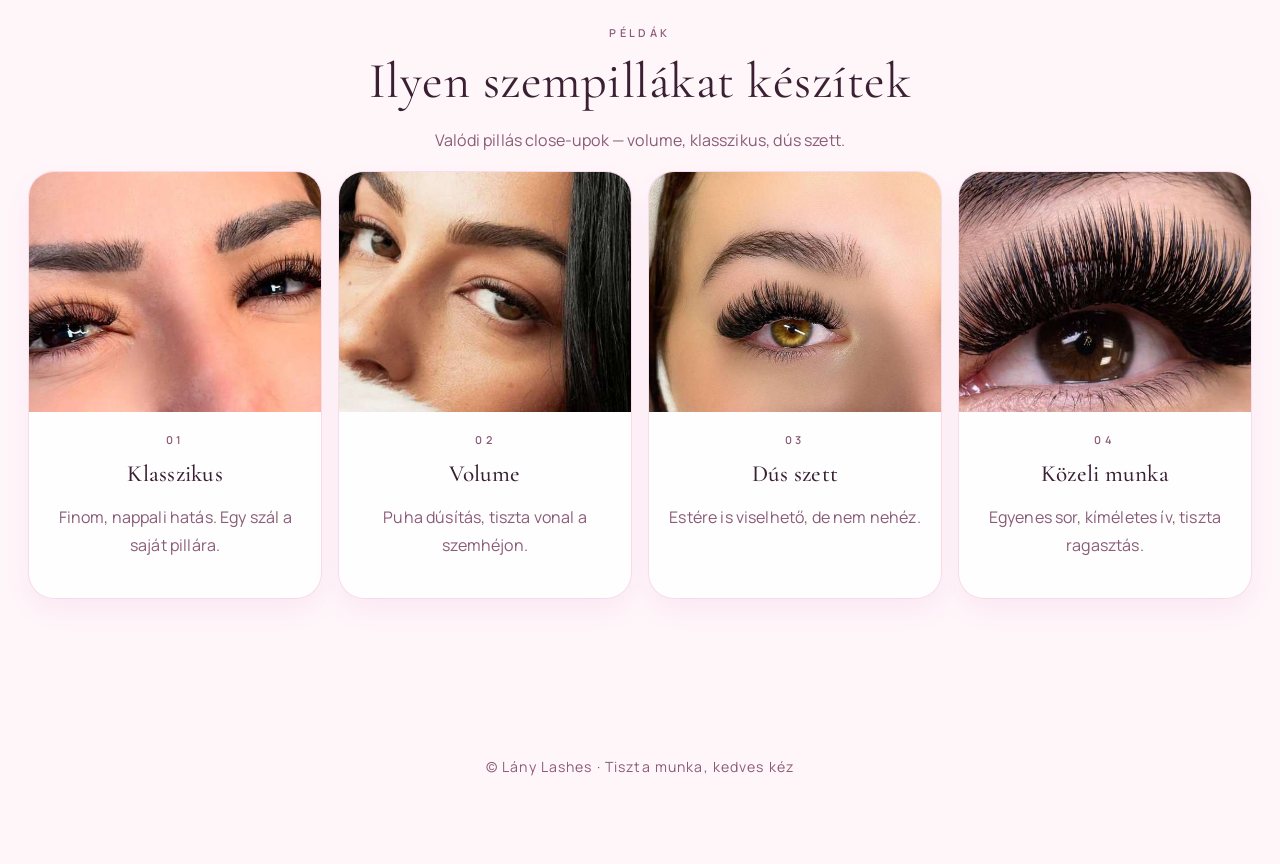
==== commit 570ae9f2: "Set brand name to Lány Lashes" ====
--- a/index.html
+++ b/index.html
@@ -3,14 +3,14 @@
 <head>
 <meta charset="UTF-8" />
 <meta name="viewport" content="width=device-width, initial-scale=1.0" />
-<title>Szimonetta · Szempillázás</title>
+<title>Lány Lashes · Szempillázás</title>
 <link href="https://fonts.googleapis.com/css2?family=Cormorant+Garamond:ital,wght@0,400;0,500;1,400;1,500&family=Manrope:wght@400;500;600&display=swap" rel="stylesheet" />
 <link rel="stylesheet" href="styles.css" />
 </head>
 <body>
 <div class="space" aria-hidden="true"></div>
 <header class="site-header">
-  <a class="logo" href="index.html"><span class="logo-mark">✦</span><span class="logo-text">Szimonetta</span></a>
+  <a class="logo" href="index.html"><span class="logo-mark">✦</span><span class="logo-text">Lány Lashes</span></a>
   <nav class="nav">
     <a href="index.html" class="is-active">Kezdőlap</a>
     <a href="#rolam">Rólam</a>
@@ -22,7 +22,7 @@
 </header>
 <main>
 <section class="hero">
-  <p class="eyebrow">Szimonetta · szempillázás</p>
+  <p class="eyebrow">Lány Lashes</p>
   <h1>Finom munka.<br /><em>Kedves kéz.</em></h1>
   <p class="lede">Szempillahosszabbítás és lifting — csendes stúdió, precíz, kedves kéz.</p>
   <div class="hero-actions">
@@ -38,7 +38,7 @@
   </div>
   <div class="intro-box">
     <p>Nálam a munka tiszta, a hang kedves, és a forma mindig hozzád igazodik. Ide írjuk majd a pozitív dolgokat — a történetedet, a stúdiót, amit szeretsz a munkádban.</p>
-    <p class="company-slot">Cégnév: ide kerül, ha megvan.</p>
+    <p class="company-slot">Lány Lashes</p>
   </div>
 </section>
 <section class="section" id="kezelesek">
@@ -88,7 +88,7 @@
 </section>
 
 </main>
-<footer class="site-footer"><p>© Szimonetta · Tiszta munka, kedves kéz</p></footer>
+<footer class="site-footer"><p>© Lány Lashes · Tiszta munka, kedves kéz</p></footer>
 <script src="script.js"></script>
 </body>
 </html>
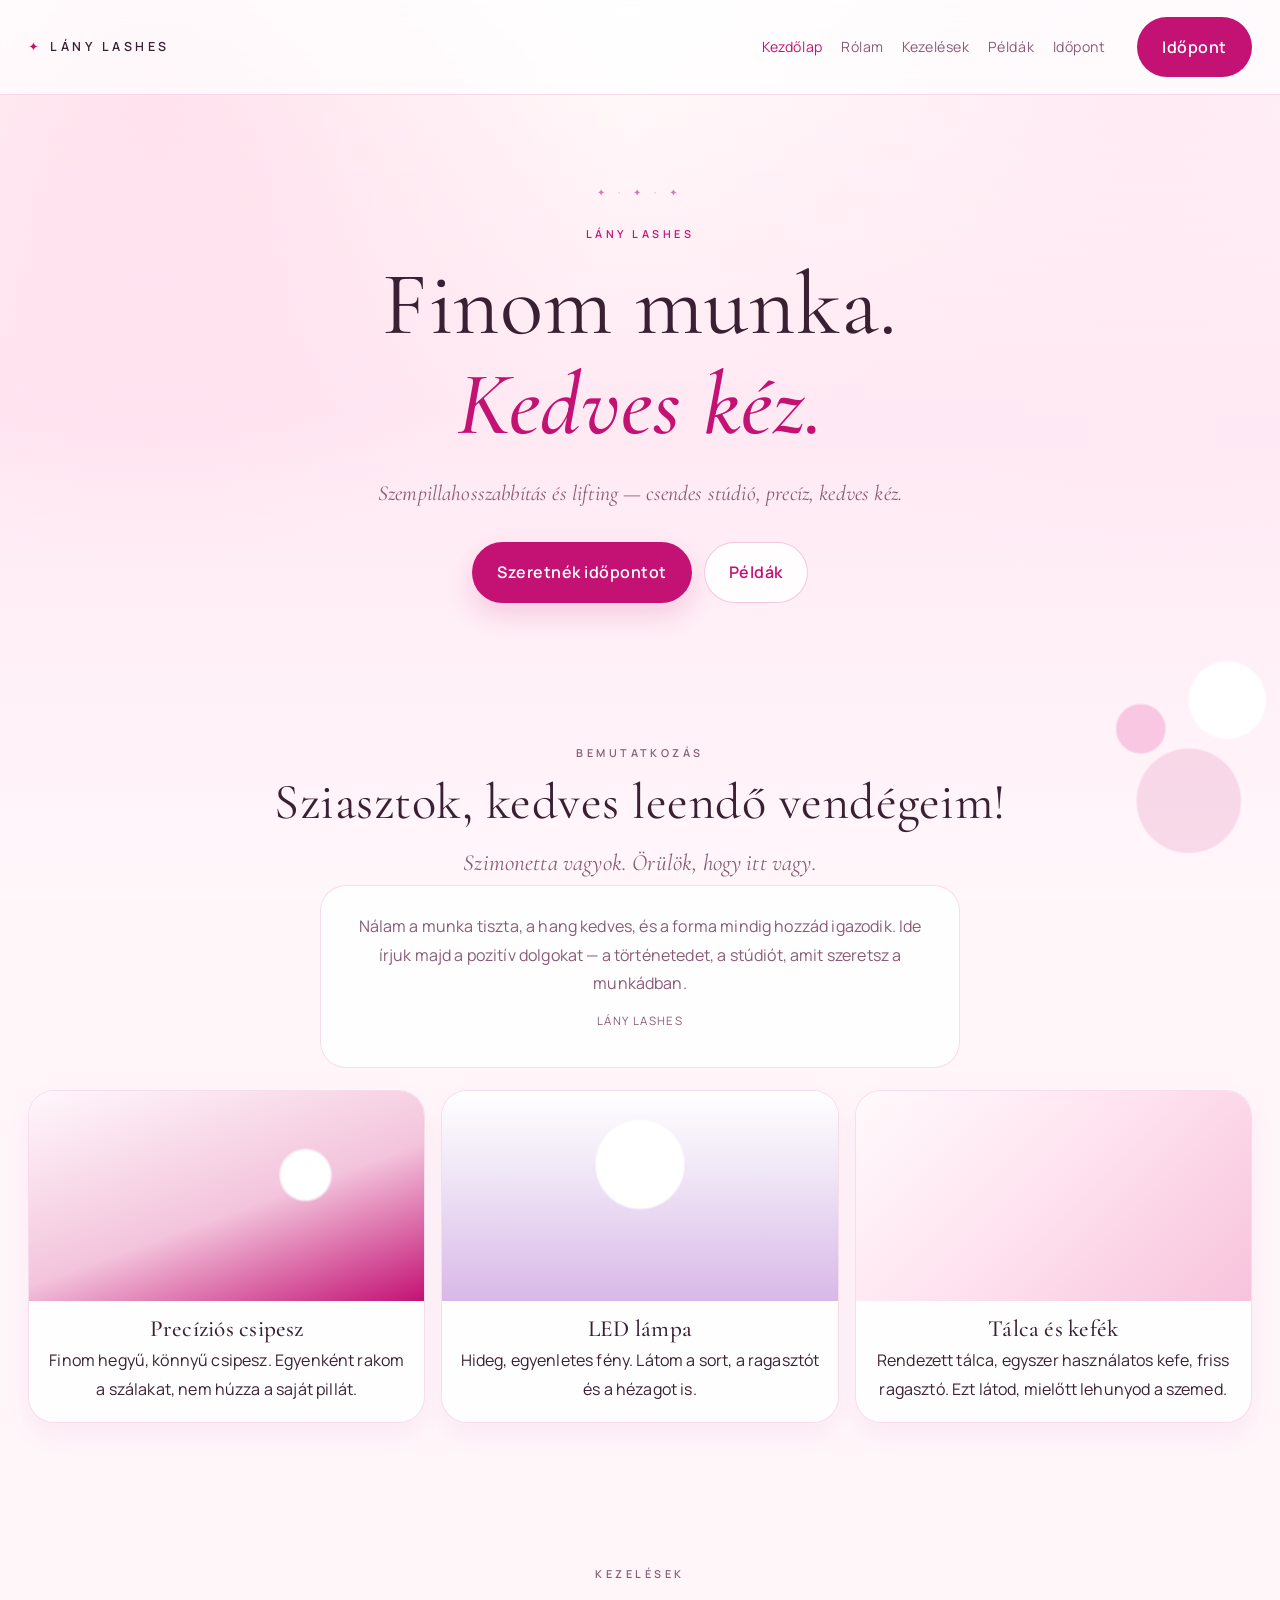
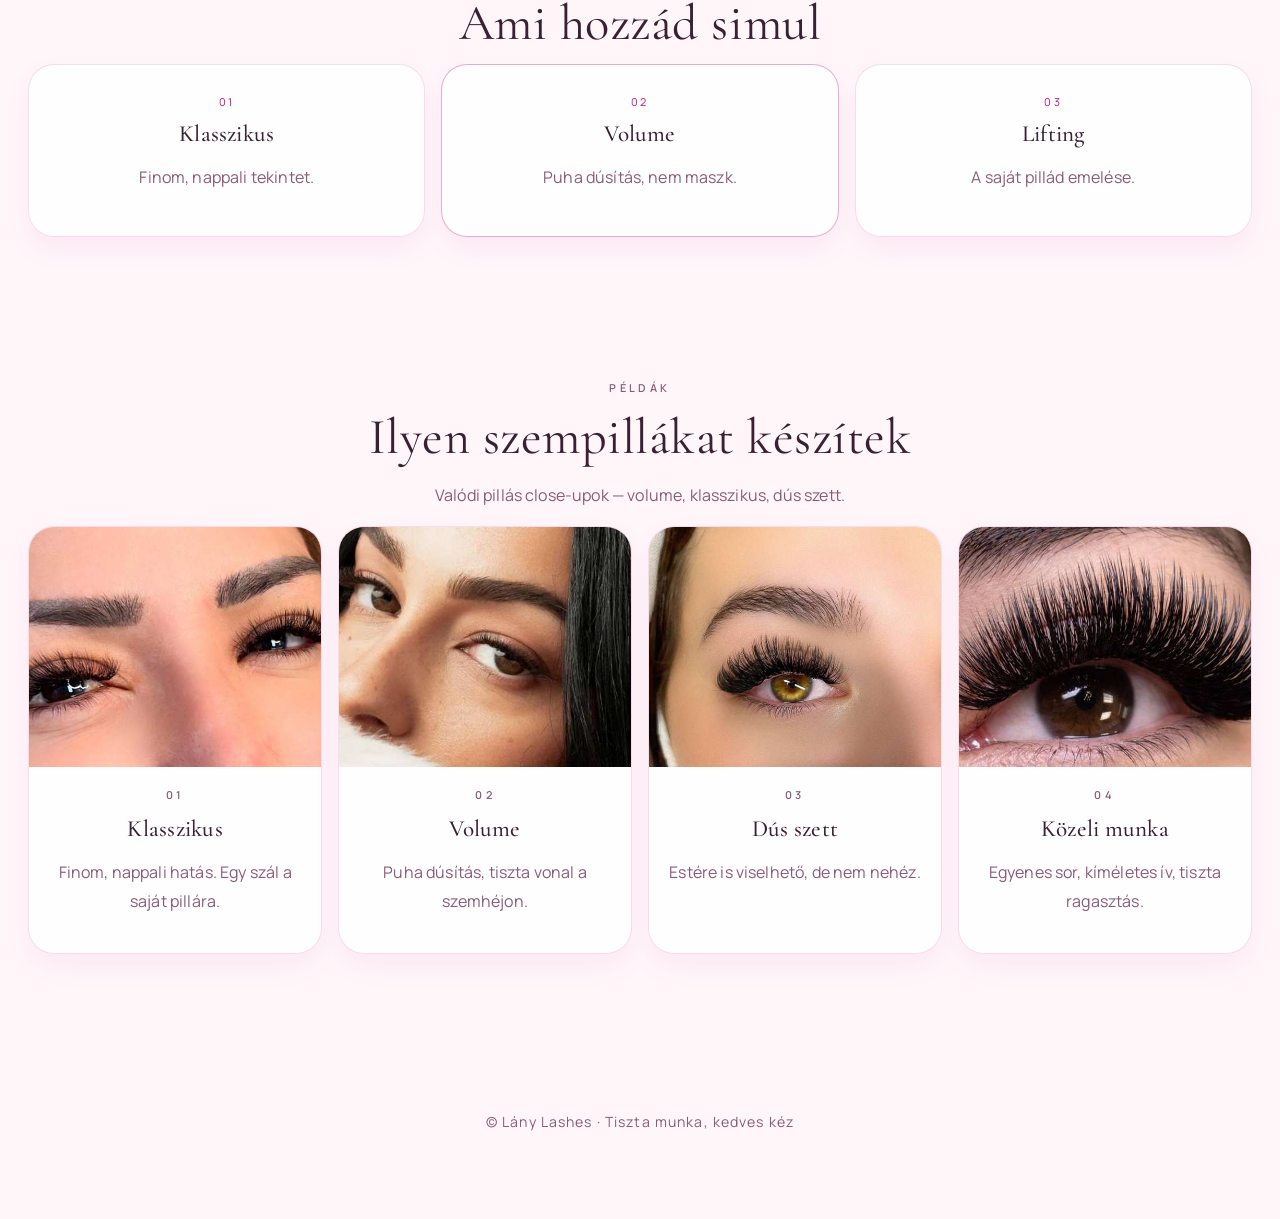
==== commit 7885f5e0: "Add tool row under Szimonetta intro" ====
--- a/index.html
+++ b/index.html
@@ -39,6 +39,23 @@
   <div class="intro-box">
     <p>Nálam a munka tiszta, a hang kedves, és a forma mindig hozzád igazodik. Ide írjuk majd a pozitív dolgokat — a történetedet, a stúdiót, amit szeretsz a munkádban.</p>
     <p class="company-slot">Lány Lashes</p>
+  </div>
+  <div class="tool-grid">
+    <article class="tool">
+      <div class="tool-visual tool-a" aria-hidden="true"></div>
+      <h3>Precíziós csipesz</h3>
+      <p>Finom hegyű, könnyű csipesz. Egyenként rakom a szálakat, nem húzza a saját pillát.</p>
+    </article>
+    <article class="tool">
+      <div class="tool-visual tool-b" aria-hidden="true"></div>
+      <h3>LED lámpa</h3>
+      <p>Hideg, egyenletes fény. Látom a sort, a ragasztót és a hézagot is.</p>
+    </article>
+    <article class="tool">
+      <div class="tool-visual tool-c" aria-hidden="true"></div>
+      <h3>Tálca és kefék</h3>
+      <p>Rendezett tálca, egyszer használatos kefe, friss ragasztó. Ezt látod, mielőtt lehunyod a szemed.</p>
+    </article>
   </div>
 </section>
 <section class="section" id="kezelesek">
--- a/styles.css
+++ b/styles.css
@@ -260,6 +260,53 @@
   color: var(--accent);
 }
 
+.tool-grid {
+  display: grid;
+  grid-template-columns: repeat(3, 1fr);
+  gap: 1rem;
+  margin-top: 1.4rem;
+}
+
+.tool {
+  background: rgba(255,255,255,.9);
+  border: 1px solid var(--line);
+  border-radius: var(--radius);
+  overflow: hidden;
+  box-shadow: 0 12px 28px rgba(195,18,116,.06);
+}
+
+.tool-visual {
+  height: 210px;
+  background-size: cover;
+  background-position: center;
+}
+
+.tool-a {
+  background:
+    radial-gradient(circle at 70% 40%, #fff 0 8%, transparent 9%),
+    linear-gradient(160deg, #fff7fb, #f3c4dc 55%, #c31274);
+}
+.tool-b {
+  background:
+    radial-gradient(circle at 50% 35%, #fff 0 18%, transparent 19%),
+    linear-gradient(180deg, #fff, #efe6f6 40%, #d9b8e8);
+}
+.tool-c {
+  background:
+    linear-gradient(135deg, #fffafc, #ffe4f0 45%, #f7c3dc);
+}
+
+.tool h3 { margin: .9rem 1rem .3rem; }
+.tool p { margin: 0 1rem 1.15rem; }
+
+@media (max-width: 900px) {
+  .nav { display: none; }
+  .grid-2,
+  .grid-3,
+  .work-grid,
+  .tool-grid { grid-template-columns: 1fr; }
+}
+
 .grid-2,
 .grid-3,
 .work-grid {
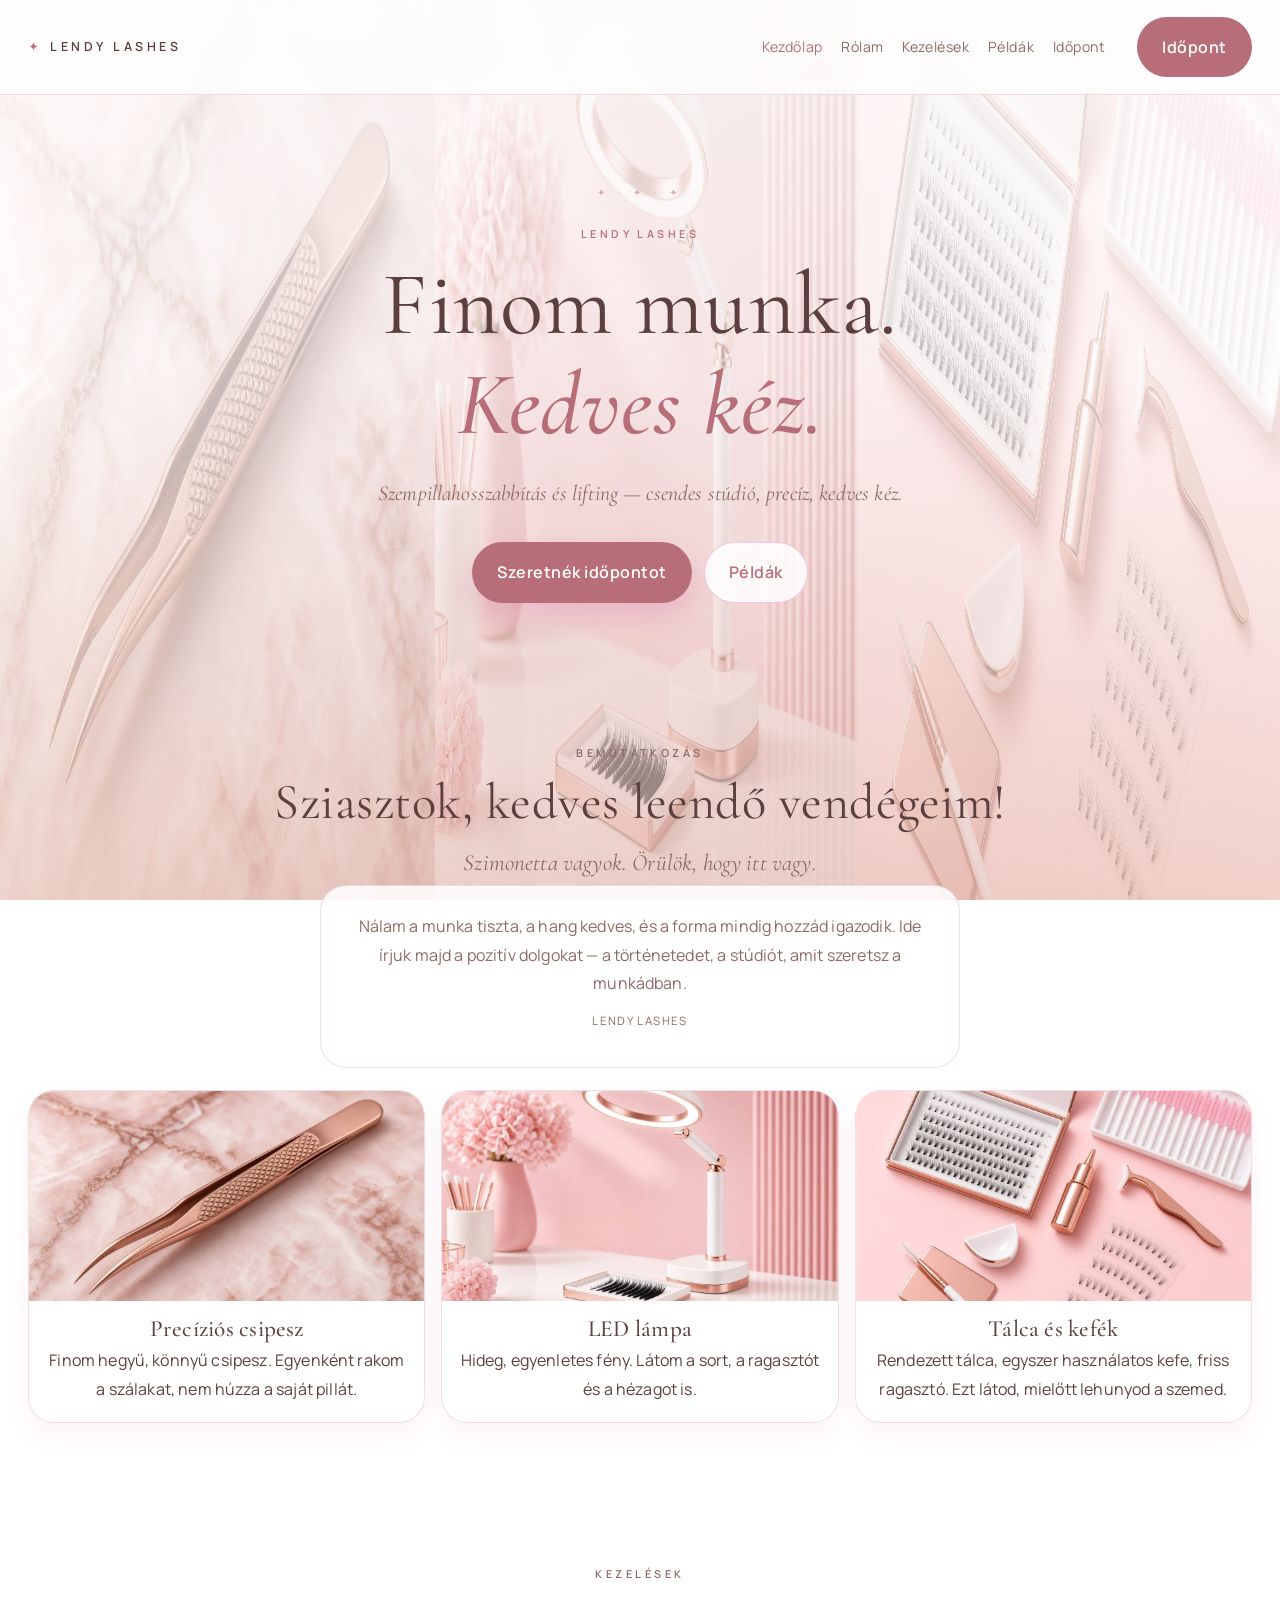
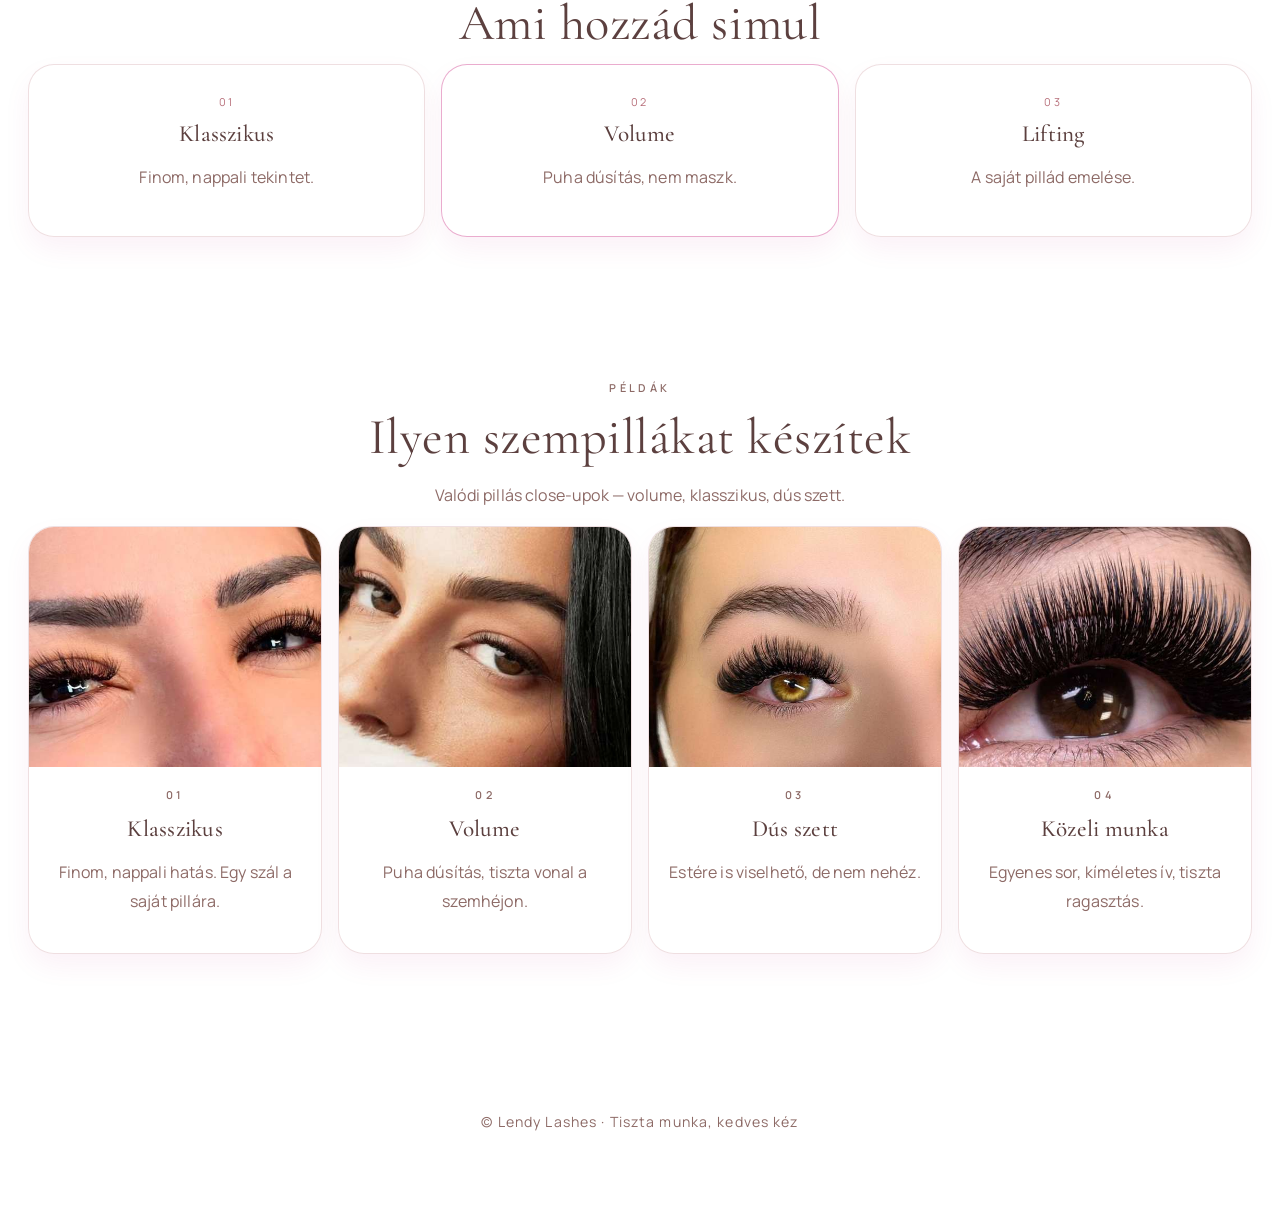
==== commit 08b7fbf4: "Rename brand to Lendy Lashes" ====
--- a/index.html
+++ b/index.html
@@ -3,14 +3,14 @@
 <head>
 <meta charset="UTF-8" />
 <meta name="viewport" content="width=device-width, initial-scale=1.0" />
-<title>Lány Lashes · Szempillázás</title>
+<title>Lendy Lashes · Szempillázás</title>
 <link href="https://fonts.googleapis.com/css2?family=Cormorant+Garamond:ital,wght@0,400;0,500;1,400;1,500&family=Manrope:wght@400;500;600&display=swap" rel="stylesheet" />
 <link rel="stylesheet" href="styles.css" />
 </head>
 <body>
 <div class="space" aria-hidden="true"></div>
 <header class="site-header">
-  <a class="logo" href="index.html"><span class="logo-mark">✦</span><span class="logo-text">Lány Lashes</span></a>
+  <a class="logo" href="index.html"><span class="logo-mark">✦</span><span class="logo-text">Lendy Lashes</span></a>
   <nav class="nav">
     <a href="index.html" class="is-active">Kezdőlap</a>
     <a href="#rolam">Rólam</a>
@@ -22,7 +22,7 @@
 </header>
 <main>
 <section class="hero">
-  <p class="eyebrow">Lány Lashes</p>
+  <p class="eyebrow">Lendy Lashes</p>
   <h1>Finom munka.<br /><em>Kedves kéz.</em></h1>
   <p class="lede">Szempillahosszabbítás és lifting — csendes stúdió, precíz, kedves kéz.</p>
   <div class="hero-actions">
@@ -38,7 +38,7 @@
   </div>
   <div class="intro-box">
     <p>Nálam a munka tiszta, a hang kedves, és a forma mindig hozzád igazodik. Ide írjuk majd a pozitív dolgokat — a történetedet, a stúdiót, amit szeretsz a munkádban.</p>
-    <p class="company-slot">Lány Lashes</p>
+    <p class="company-slot">Lendy Lashes</p>
   </div>
   <div class="tool-grid">
     <article class="tool">
@@ -105,7 +105,7 @@
 </section>
 
 </main>
-<footer class="site-footer"><p>© Lány Lashes · Tiszta munka, kedves kéz</p></footer>
+<footer class="site-footer"><p>© Lendy Lashes · Tiszta munka, kedves kéz</p></footer>
 <script src="script.js"></script>
 </body>
 </html>
--- a/styles.css
+++ b/styles.css
@@ -1,9 +1,10 @@
 :root {
-  --bg: #fff6fa;
-  --text: #3a2032;
-  --muted: #8a5b76;
-  --accent: #c31274;
-  --line: rgba(195, 18, 116, 0.14);
+  --bg: #fffdfc;
+  --text: #5c403f;
+  --muted: #8d6a66;
+  --accent: #b76e79;
+  --gold: #e8c4b8;
+  --line: rgba(183, 110, 121, 0.22);
   --radius: 26px;
   --max: none;
 }
@@ -17,7 +18,7 @@
 body {
   margin: 0;
   font-family: "Manrope", system-ui, sans-serif;
-  background: #fff6fa;
+  background: #fff;
   color: var(--text);
   line-height: 1.8;
   letter-spacing: 0.01em;
@@ -25,29 +26,19 @@
 }
 
 body::before,
-body::after {
-  content: "";
-  position: fixed;
-  z-index: 0;
-  pointer-events: none;
-  width: 240px;
-  height: 240px;
-  background:
-    radial-gradient(circle at 32% 30%, rgba(255,255,255,.95) 0 16%, transparent 17%),
-    radial-gradient(circle at 68% 42%, rgba(232,90,168,.28) 0 11%, transparent 12%),
-    radial-gradient(circle at 48% 72%, rgba(195,18,116,.12) 0 24%, transparent 25%);
-}
-body::before { top: 3.5rem; left: -1.5rem; }
-body::after { right: -1.5rem; bottom: 2rem; transform: scaleX(-1); }
+body::after { content: none; }
 
 .space {
   position: fixed;
   inset: 0;
   z-index: 0;
   background:
-    radial-gradient(circle at 12% 10%, rgba(255,182,213,.35), transparent 34%),
-    radial-gradient(circle at 90% 6%, rgba(255,230,242,.8), transparent 36%),
-    linear-gradient(180deg, #fffdfc, #ffe9f3 46%, #fff7fb);
+    linear-gradient(180deg, rgba(255,255,255,.82) 0%, rgba(255,255,255,.62) 42%, rgba(232,196,184,.55) 100%),
+    linear-gradient(90deg, rgba(255,255,255,.35), rgba(183,110,121,.18), rgba(255,255,255,.35)),
+    url("img/eszkoz-csipesz.jpg") left center / 34% 100% no-repeat,
+    url("img/eszkoz-lampa.jpg") center center / 34% 100% no-repeat,
+    url("img/eszkoz-talca.jpg") right center / 34% 100% no-repeat,
+    #fff;
 }
 
 .site-header,
@@ -281,20 +272,9 @@
   background-position: center;
 }
 
-.tool-a {
-  background:
-    radial-gradient(circle at 70% 40%, #fff 0 8%, transparent 9%),
-    linear-gradient(160deg, #fff7fb, #f3c4dc 55%, #c31274);
-}
-.tool-b {
-  background:
-    radial-gradient(circle at 50% 35%, #fff 0 18%, transparent 19%),
-    linear-gradient(180deg, #fff, #efe6f6 40%, #d9b8e8);
-}
-.tool-c {
-  background:
-    linear-gradient(135deg, #fffafc, #ffe4f0 45%, #f7c3dc);
-}
+.tool-a { background: url("img/eszkoz-csipesz.jpg") center / cover no-repeat; }
+.tool-b { background: url("img/eszkoz-lampa.jpg") center / cover no-repeat; }
+.tool-c { background: url("img/eszkoz-talca.jpg") center / cover no-repeat; }
 
 .tool h3 { margin: .9rem 1rem .3rem; }
 .tool p { margin: 0 1rem 1.15rem; }
